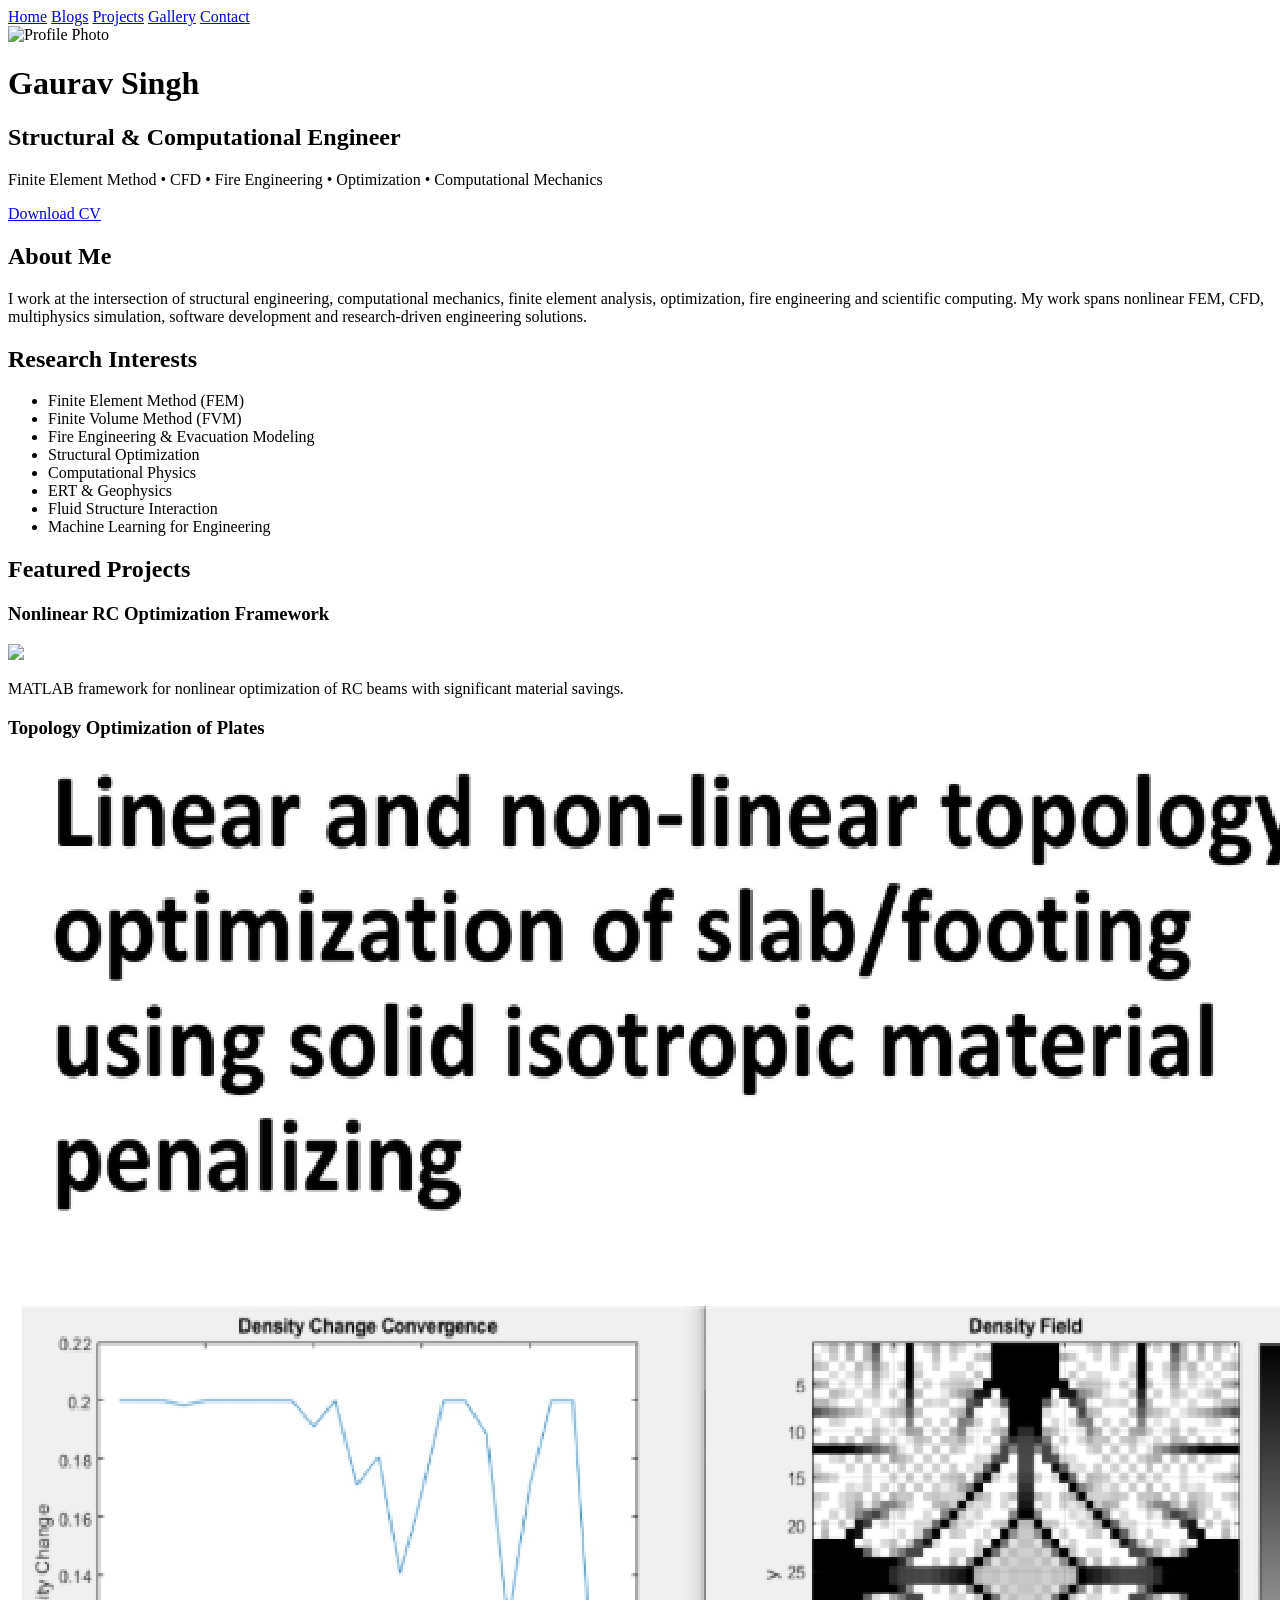
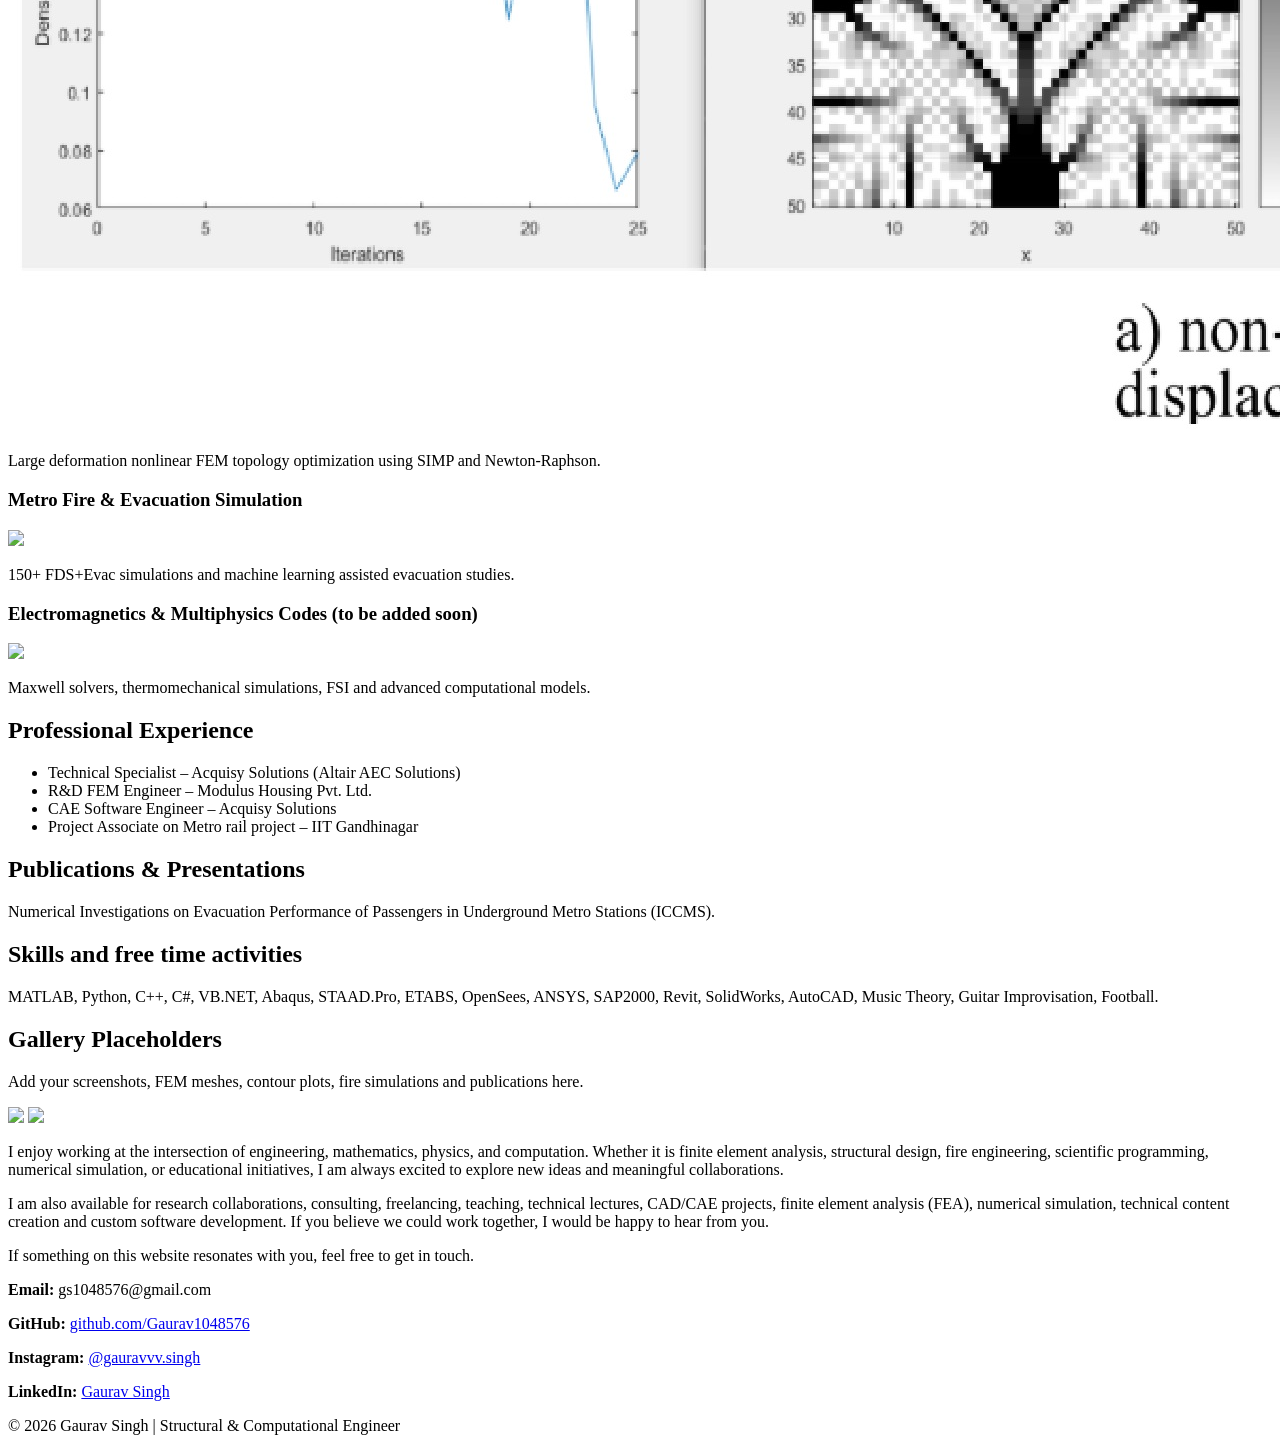
==== index.html @ 904fd00d "Update index.html" ====
<!DOCTYPE html>
<html lang="en">
<head>
<meta charset="UTF-8">
<meta name="viewport" content="width=device-width, initial-scale=1.0">
<title>Gaurav Singh | Structural & Computational Engineer</title>
<link rel="stylesheet" href="style.css">
</head>
<body>
<nav class="navbar">
    <a href="index.html">Home</a>
    <a href="blogs.html">Blogs</a>
    <a href="#projects">Projects</a>
    <a href="#gallery">Gallery</a>
    <a href="#contact">Contact</a>
</nav>
<header class="hero">
  <div class="container">
    <div class="hero-content">
      <img src="images/profile.jpg" class="profile" alt="Profile Photo">
      <div>
        <h1>Gaurav Singh</h1>
        <h2>Structural & Computational Engineer</h2>
        <p>Finite Element Method • CFD • Fire Engineering • Optimization • Computational Mechanics</p>
        <a class="btn" href="documents/CV.pdf">Download CV</a>
      </div>
    </div>
  </div>
</header>

<section class="container">
<h2>About Me</h2>
<p>I work at the intersection of structural engineering, computational mechanics, finite element analysis, optimization, fire engineering and scientific computing. My work spans nonlinear FEM, CFD, multiphysics simulation, software development and research-driven engineering solutions.</p>
</section>

<section class="container">
<h2>Research Interests</h2>
<ul>
<li>Finite Element Method (FEM)</li>
<li>Finite Volume Method (FVM)</li>
<li>Fire Engineering & Evacuation Modeling</li>
<li>Structural Optimization</li>
<li>Computational Physics</li>
<li>ERT & Geophysics</li>
<li>Fluid Structure Interaction</li>
<li>Machine Learning for Engineering</li>
</ul>
</section>

<section class="container">
<h2>Featured Projects</h2>

<div class="card">
<h3>Nonlinear RC Optimization Framework</h3>
<img src="images/project1.jpg" class="projectimg">
<p>MATLAB framework for nonlinear optimization of RC beams with significant material savings.</p>
</div>

<div class="card">
<h3>Topology Optimization of Plates</h3>
<img src="images/project2.jpg" class="projectimg">
<p>Large deformation nonlinear FEM topology optimization using SIMP and Newton-Raphson.</p>
</div>

<div class="card">
<h3>Metro Fire & Evacuation Simulation</h3>
<img src="images/project3.jpg" class="projectimg">
<p>150+ FDS+Evac simulations and machine learning assisted evacuation studies.</p>
</div>

<div class="card">
<h3>Electromagnetics & Multiphysics Codes (to be added soon)</h3>
<img src="images/project4.jpg" class="projectimg">
<p>Maxwell solvers, thermomechanical simulations, FSI and advanced computational models.</p>
</div>
</section>

<section class="container">
<h2>Professional Experience</h2>
<ul>
<li>Technical Specialist – Acquisy Solutions (Altair AEC Solutions)</li>
<li>R&D FEM Engineer – Modulus Housing Pvt. Ltd.</li>
<li>CAE Software Engineer – Acquisy Solutions</li>
<li>Project Associate on Metro rail project – IIT Gandhinagar</li>
</ul>
</section>

<section class="container">
<h2>Publications & Presentations</h2>
<p>Numerical Investigations on Evacuation Performance of Passengers in Underground Metro Stations (ICCMS).</p>
</section>

<section class="container">
<h2>Skills and free time activities</h2>
<p>MATLAB, Python, C++, C#, VB.NET, Abaqus, STAAD.Pro, ETABS, OpenSees, ANSYS, SAP2000, Revit, SolidWorks, AutoCAD, Music Theory, Guitar Improvisation, Football.</p>
</section>

<section class="container">
<h2>Gallery Placeholders</h2>
<p>Add your screenshots, FEM meshes, contour plots, fire simulations and publications here.</p>
<img src="images/gallery1.jpg" class="projectimg">
<img src="images/gallery2.jpg" class="projectimg">
</section>

<footer>
<p>
I enjoy working at the intersection of engineering, mathematics,
physics, and computation. Whether it is finite element analysis,
structural design, fire engineering, scientific programming, numerical
simulation, or educational initiatives, I am always excited to explore
new ideas and meaningful collaborations.
</p>

<p>
I am also available for research collaborations, consulting, freelancing, 
teaching, technical lectures, CAD/CAE projects, finite element analysis (FEA),
numerical simulation, technical content creation and custom software development.
If you believe we could work together, I would be happy to hear from you.
</p>

<p>
If something on this website resonates with you, feel free to get in touch.
</p>    
    
<p><strong>Email:</strong> gs1048576@gmail.com</p>

<p>
<strong>GitHub:</strong>
<a href="https://github.com/Gaurav1048576" target="_blank">
github.com/Gaurav1048576
</a>
</p>

<p>
<strong>Instagram:</strong>
<a href="https://www.instagram.com/gauravvv.singh/" target="_blank">
@gauravvv.singh
</a>
</p>

<p>
<strong>LinkedIn:</strong>
<a href="https://www.linkedin.com/in/gaurav-singh-636ab4193/" target="_blank">
Gaurav Singh
</a>
</p>

<p class="copyright">
© 2026 Gaurav Singh | Structural & Computational Engineer
</p>
    
</footer>
</body>
</html>
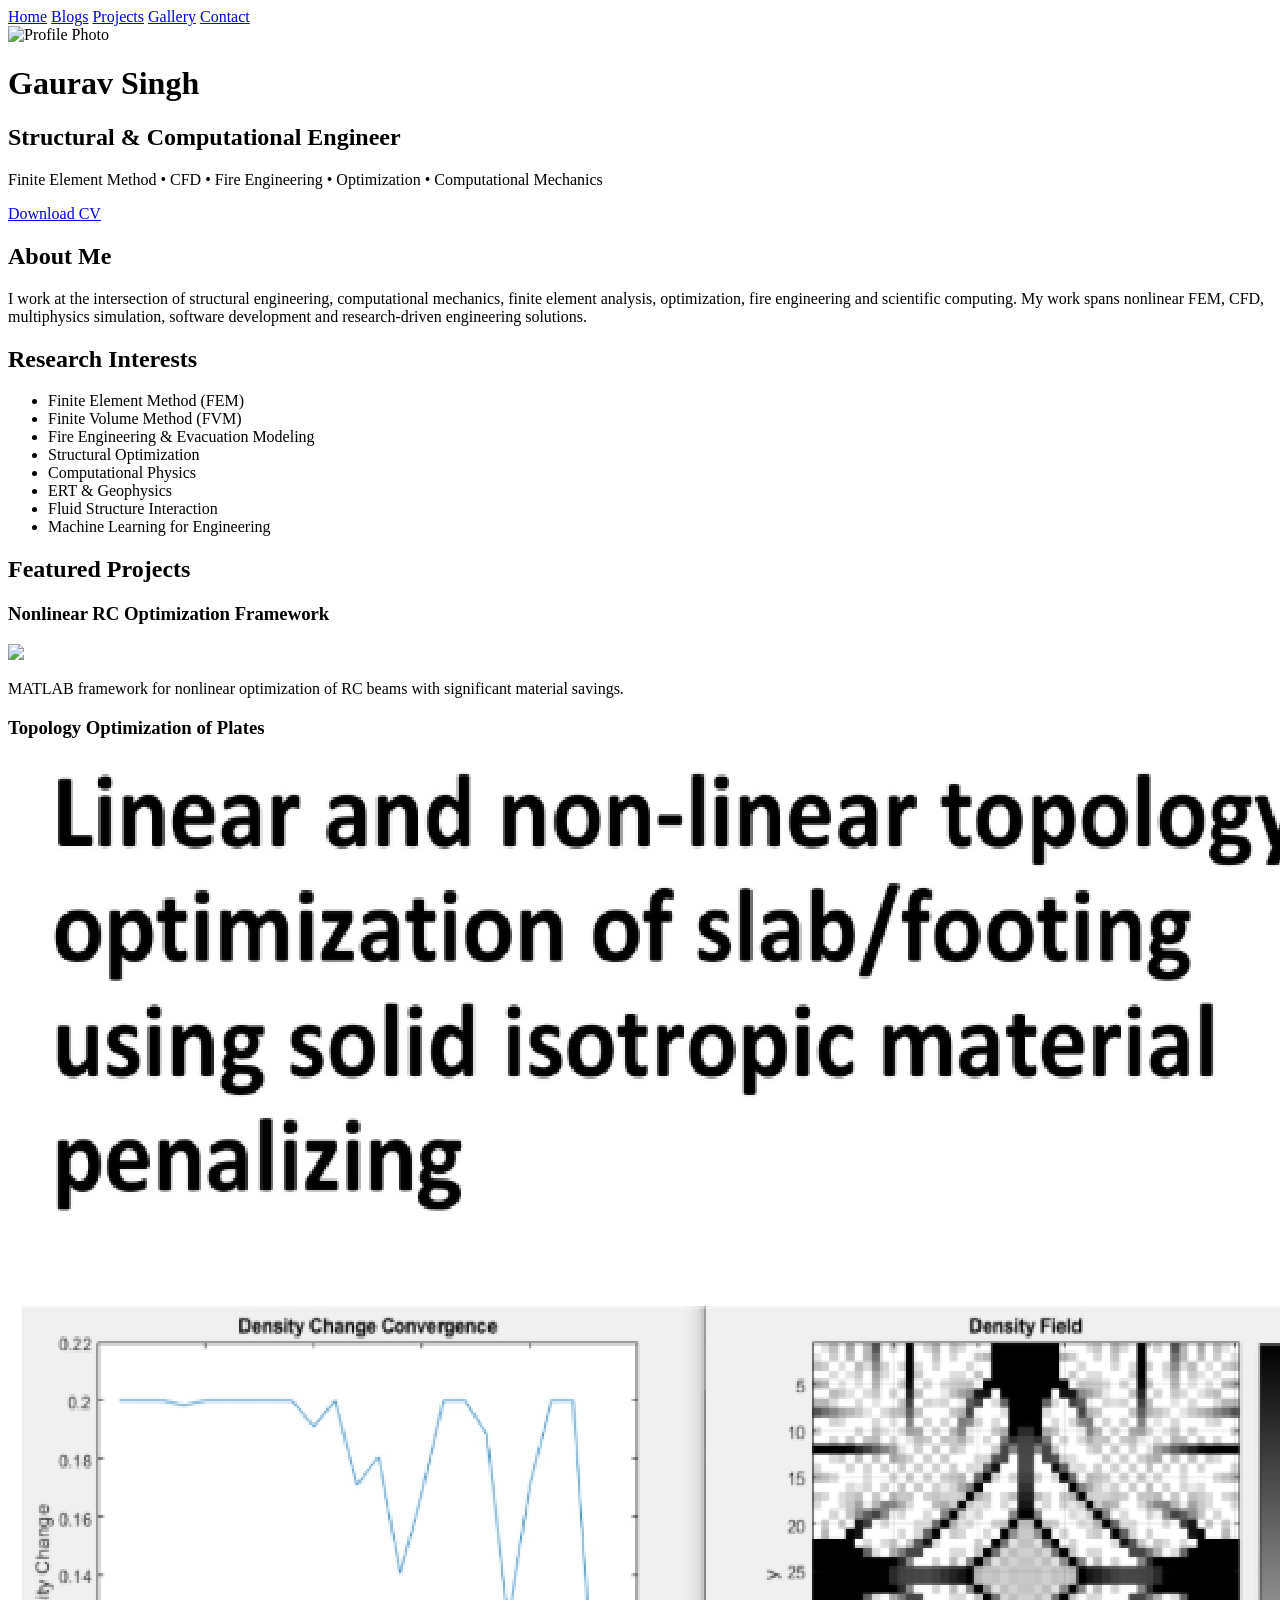
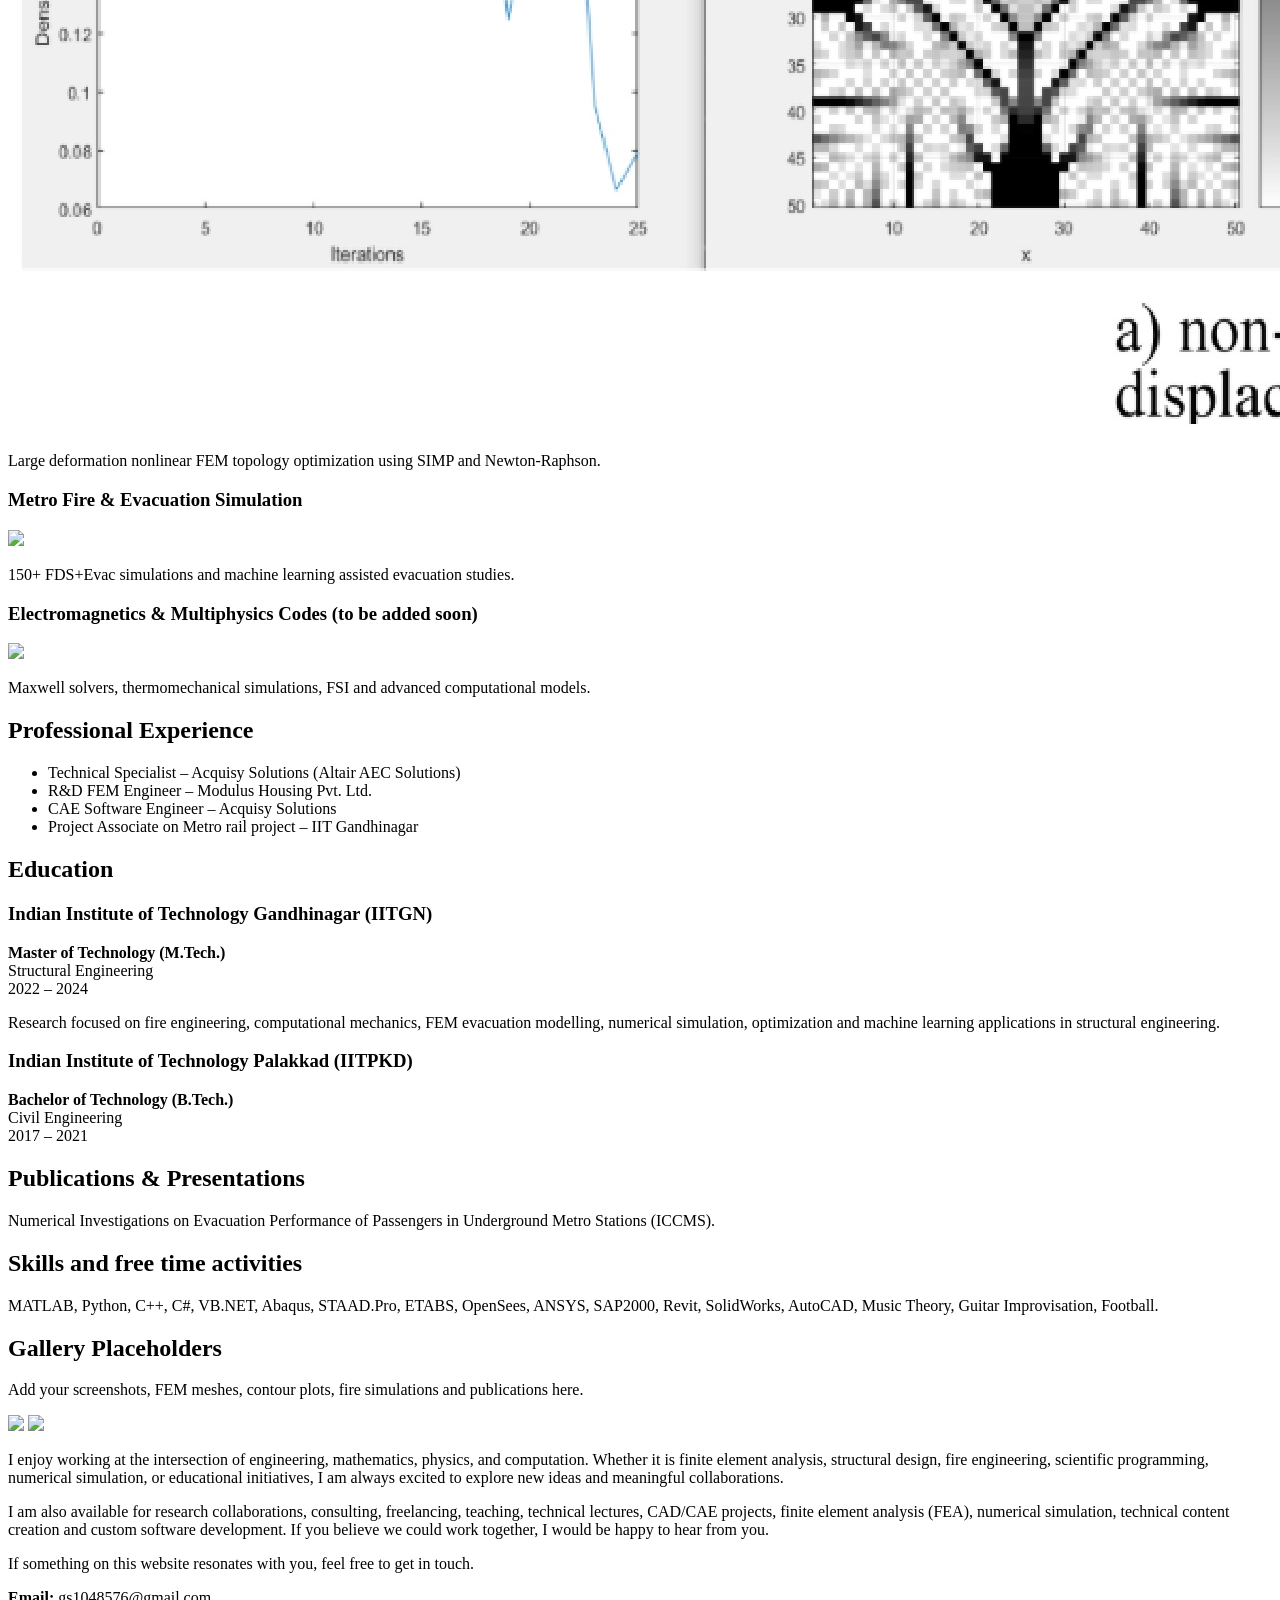
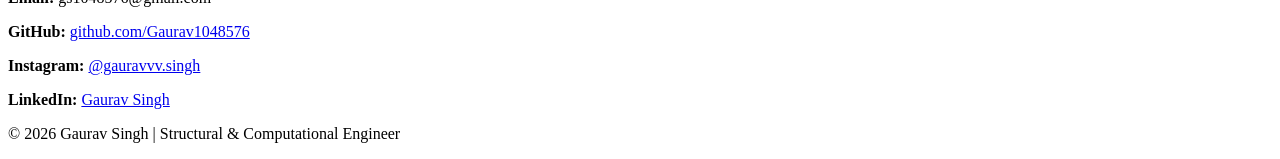
==== commit 295cbcff: "Update index.html" ====
--- a/index.html
+++ b/index.html
@@ -86,6 +86,44 @@
 </section>
 
 <section class="container">
+
+<h2>Education</h2>
+
+<div class="card">
+
+<h3>Indian Institute of Technology Gandhinagar (IITGN)</h3>
+
+<p>
+<strong>Master of Technology (M.Tech.)</strong><br>
+Structural Engineering<br>
+2022 – 2024
+</p>
+
+<p>
+Research focused on fire engineering, computational mechanics, FEM
+evacuation modelling, numerical simulation, optimization and machine learning
+applications in structural engineering.
+</p>
+
+</div>
+
+<div class="card">
+
+<h3>Indian Institute of Technology Palakkad (IITPKD)</h3>
+
+<p>
+<strong>Bachelor of Technology (B.Tech.)</strong><br>
+Civil Engineering<br>
+2017 – 2021
+</p>
+
+
+
+</div>
+
+</section>
+    
+<section class="container">
 <h2>Publications & Presentations</h2>
 <p>Numerical Investigations on Evacuation Performance of Passengers in Underground Metro Stations (ICCMS).</p>
 </section>
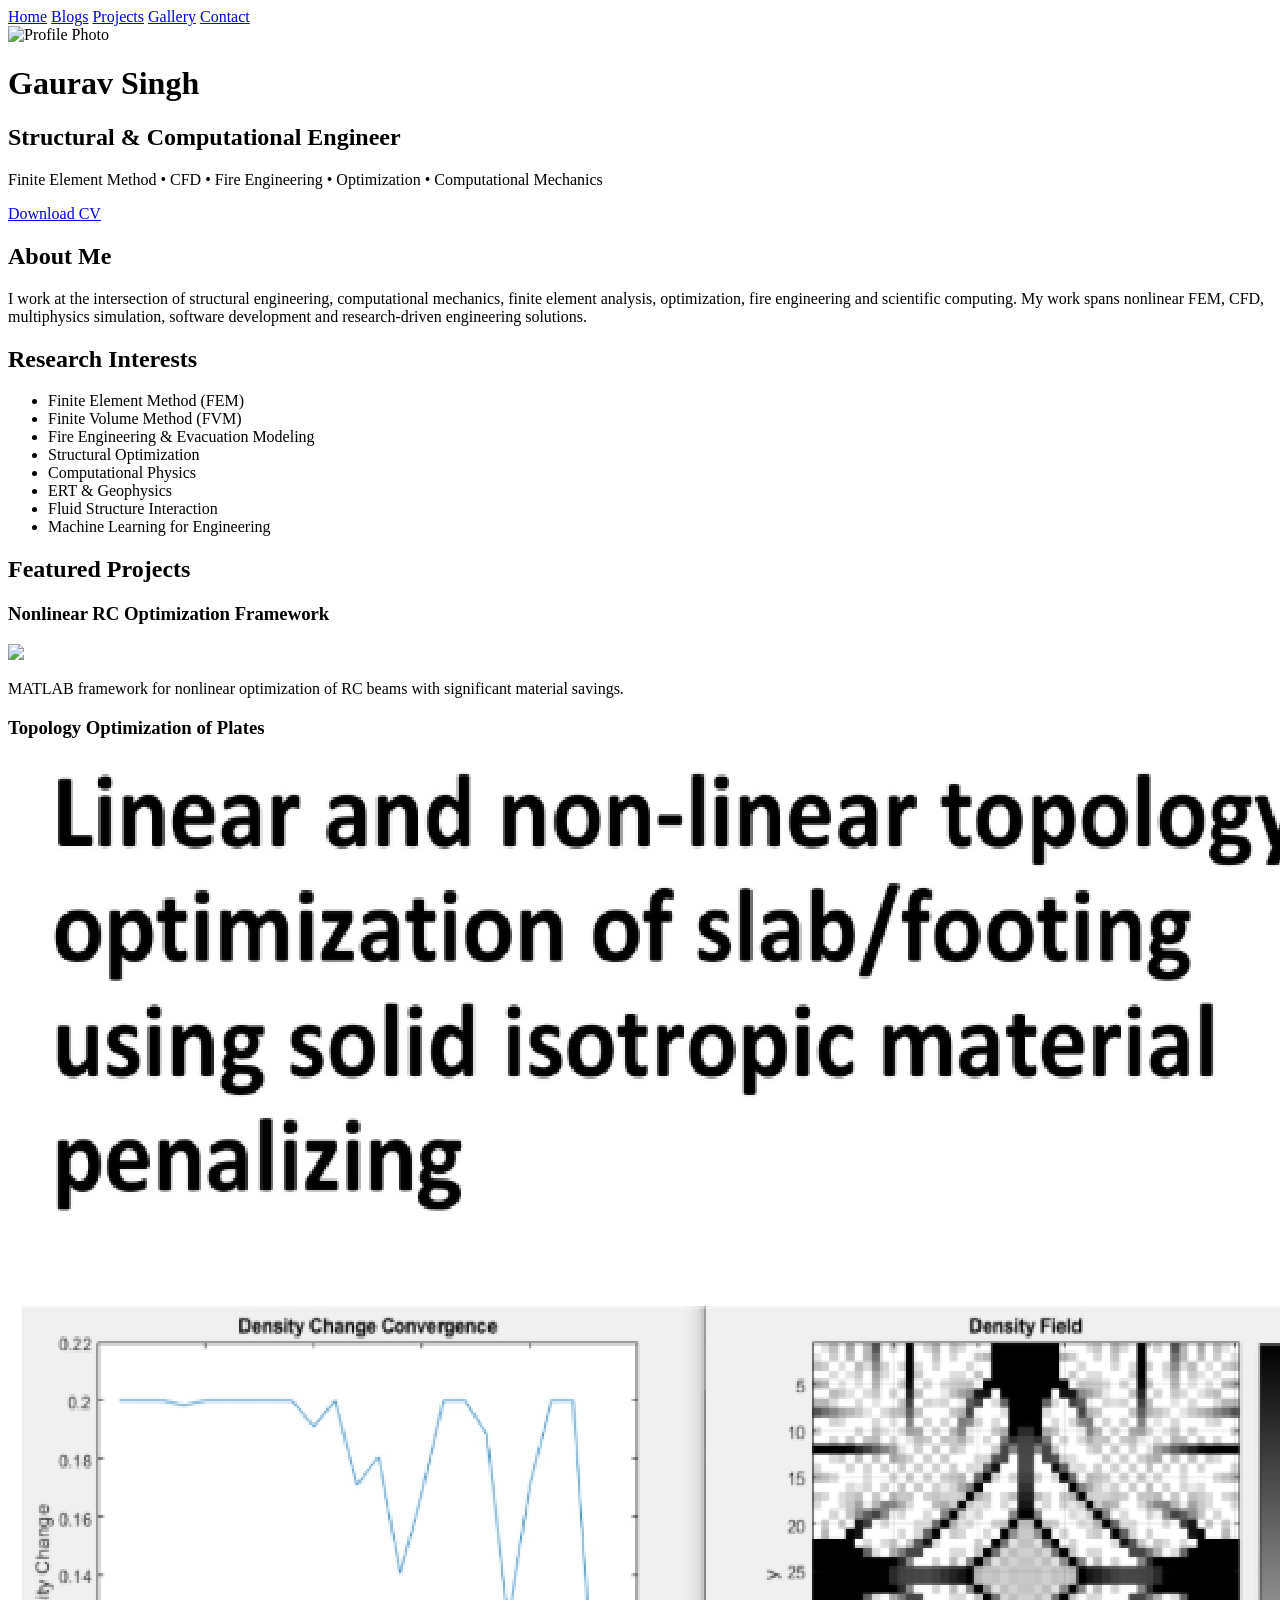
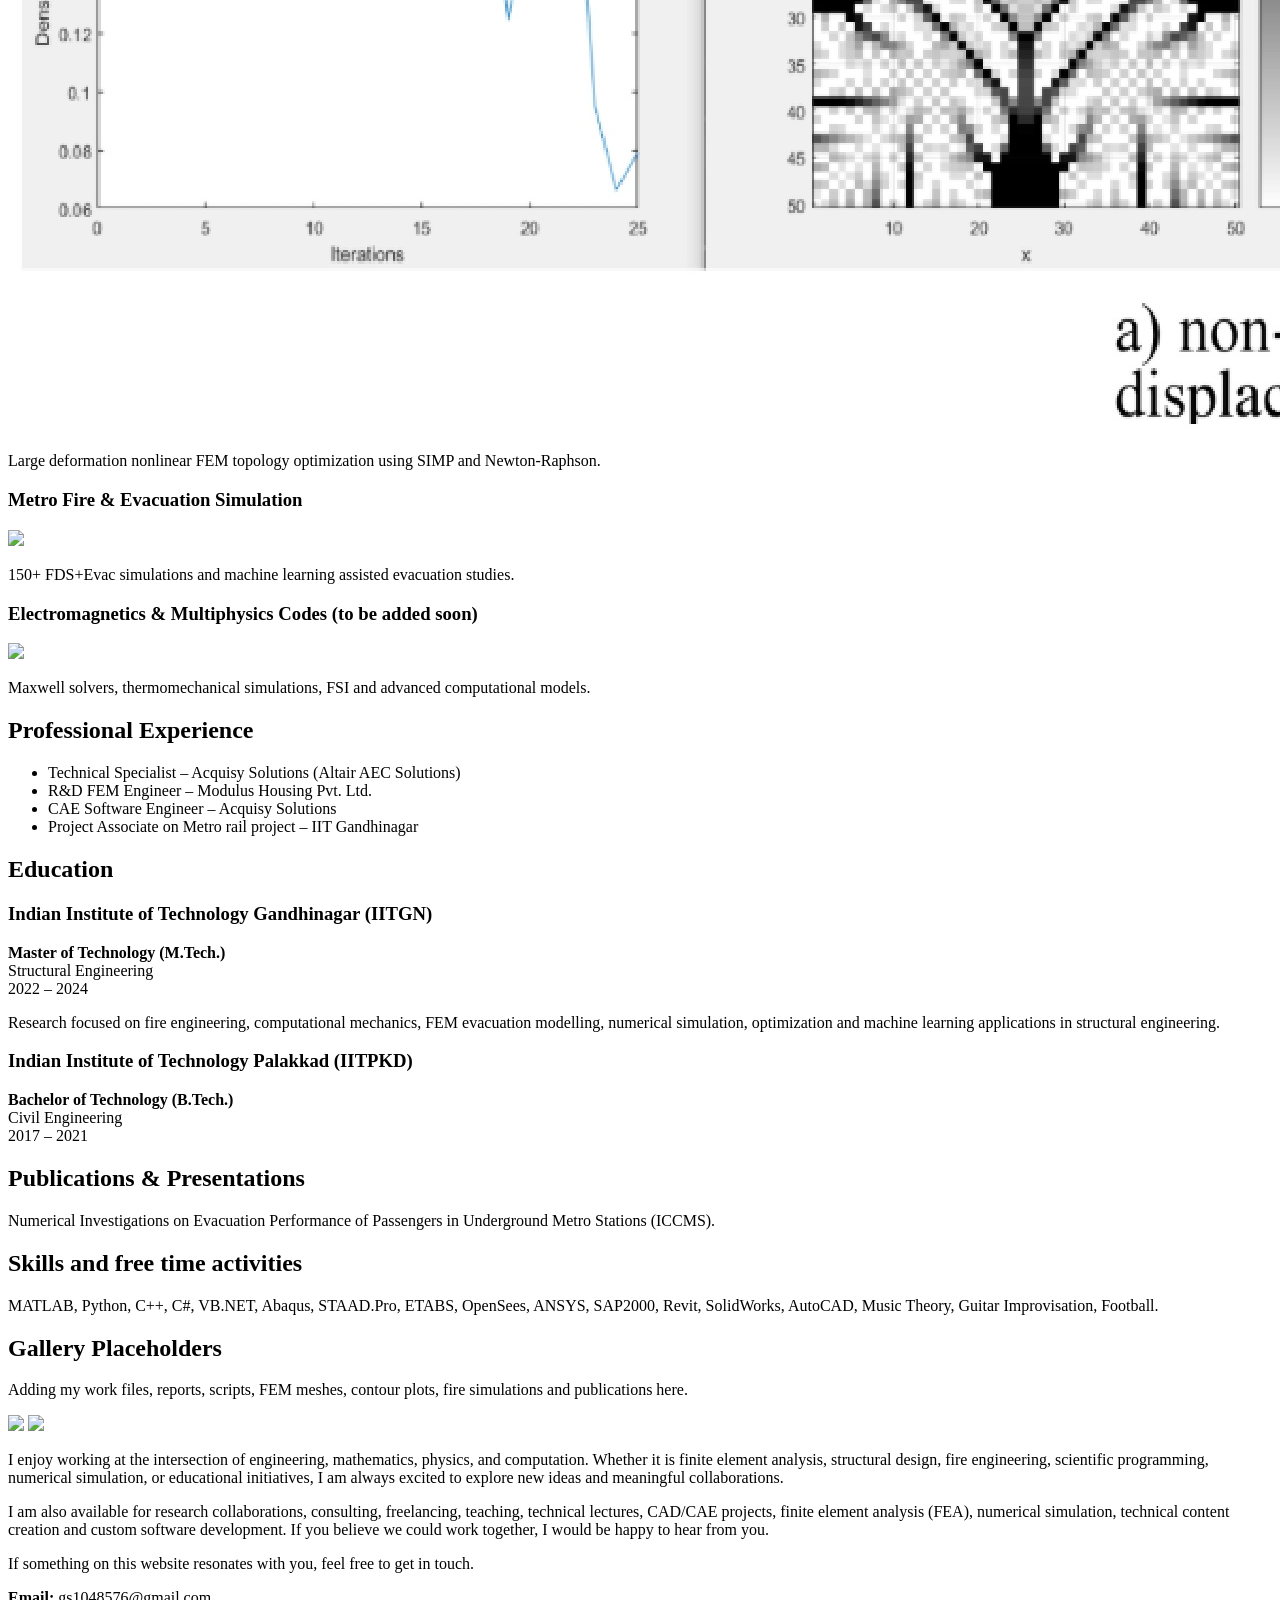
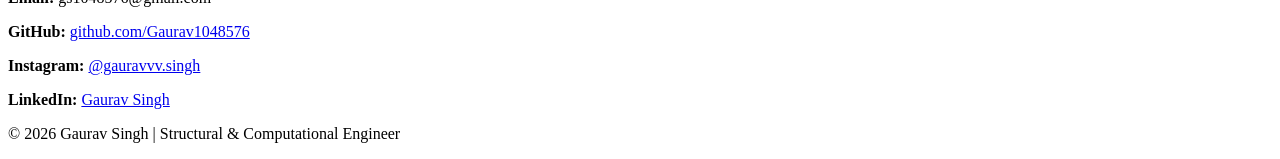
==== commit e7948409: "Update index.html" ====
--- a/index.html
+++ b/index.html
@@ -135,7 +135,7 @@
 
 <section class="container">
 <h2>Gallery Placeholders</h2>
-<p>Add your screenshots, FEM meshes, contour plots, fire simulations and publications here.</p>
+<p>Adding my work files, reports, scripts, FEM meshes, contour plots, fire simulations and publications here.</p>
 <img src="images/gallery1.jpg" class="projectimg">
 <img src="images/gallery2.jpg" class="projectimg">
 </section>
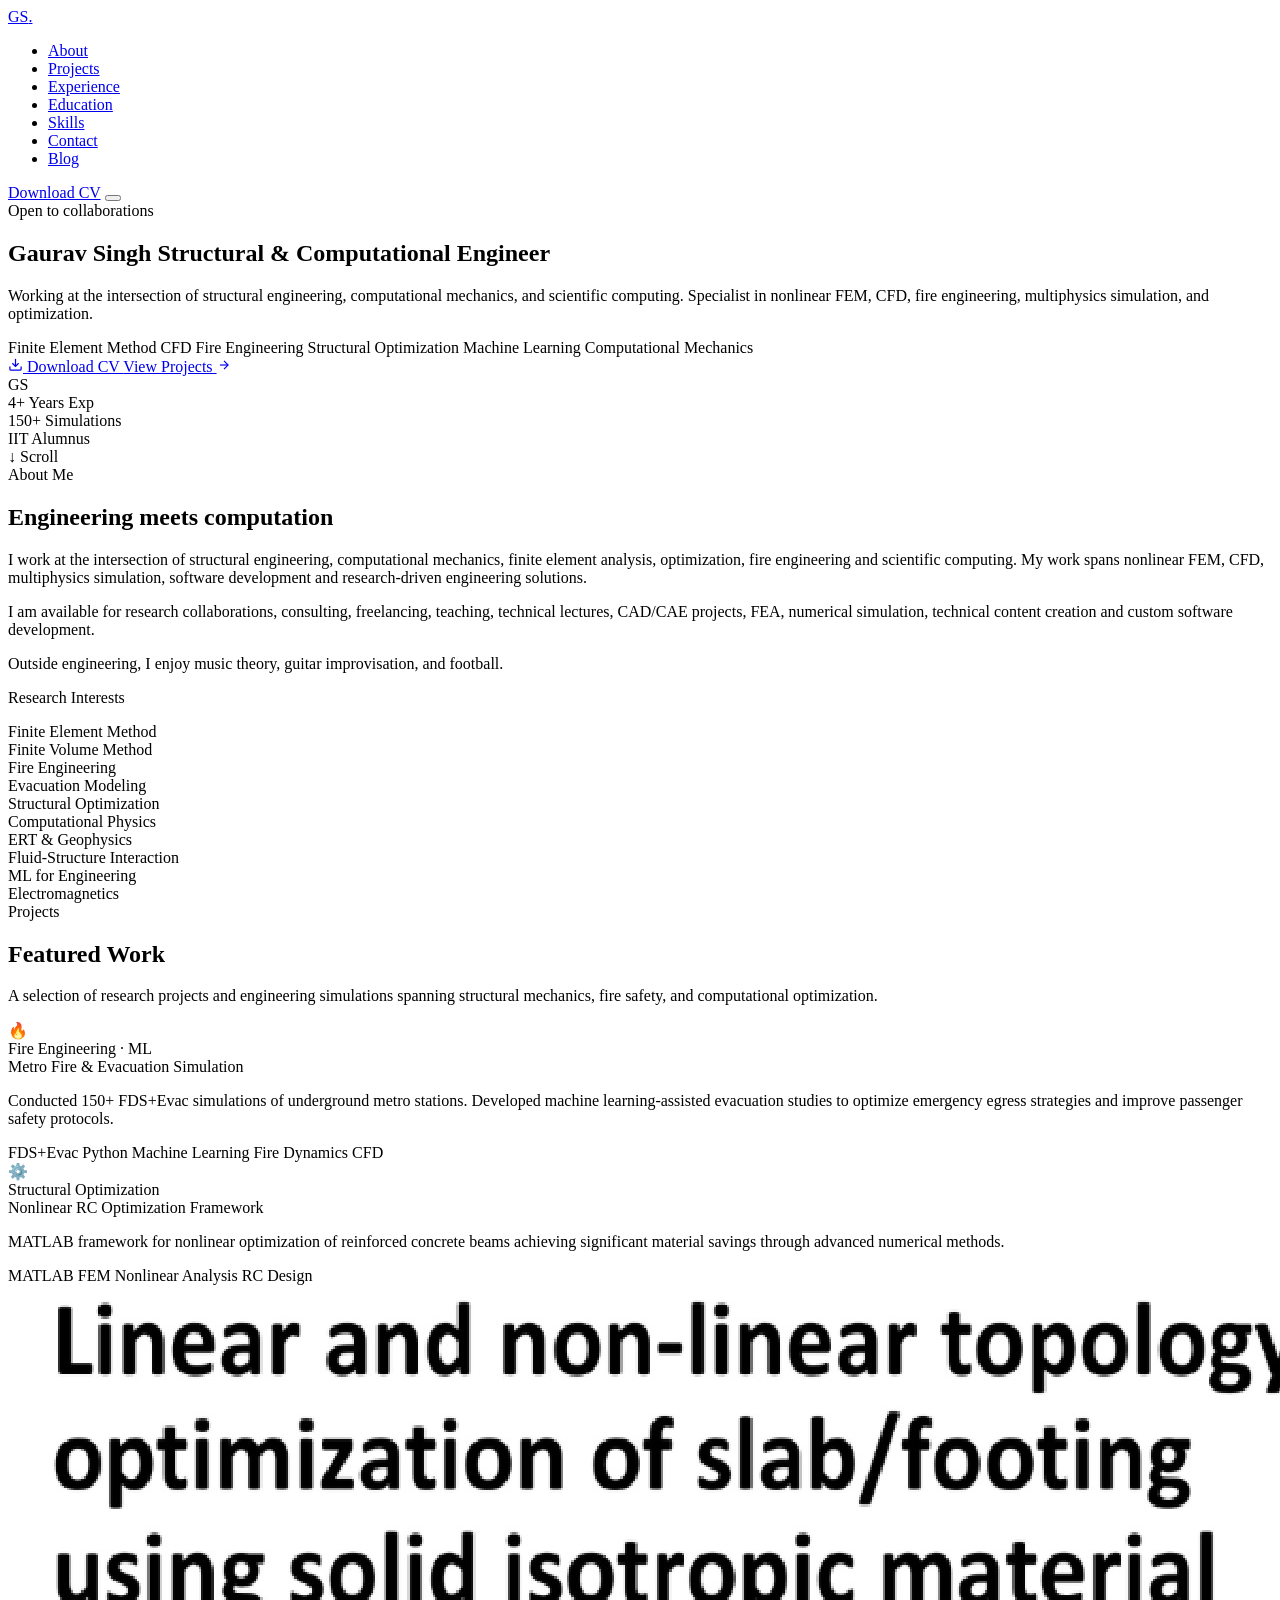
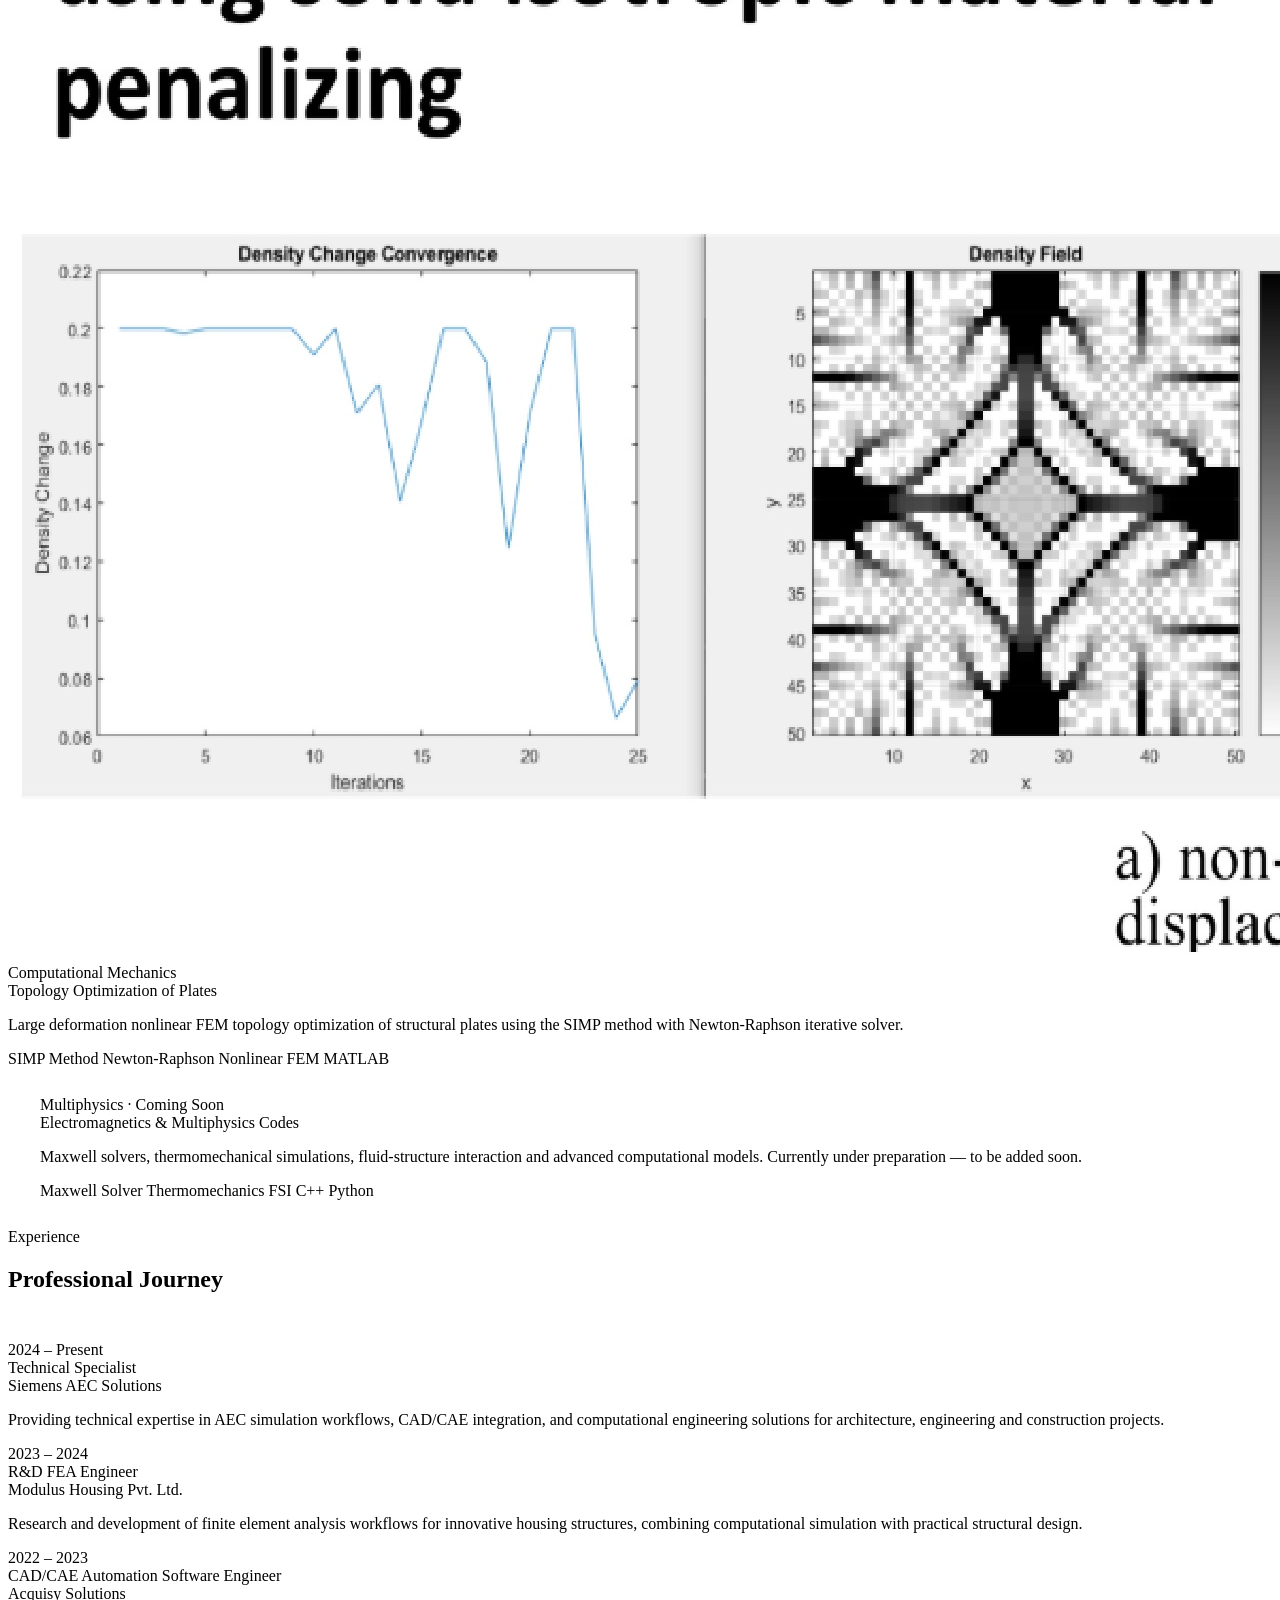
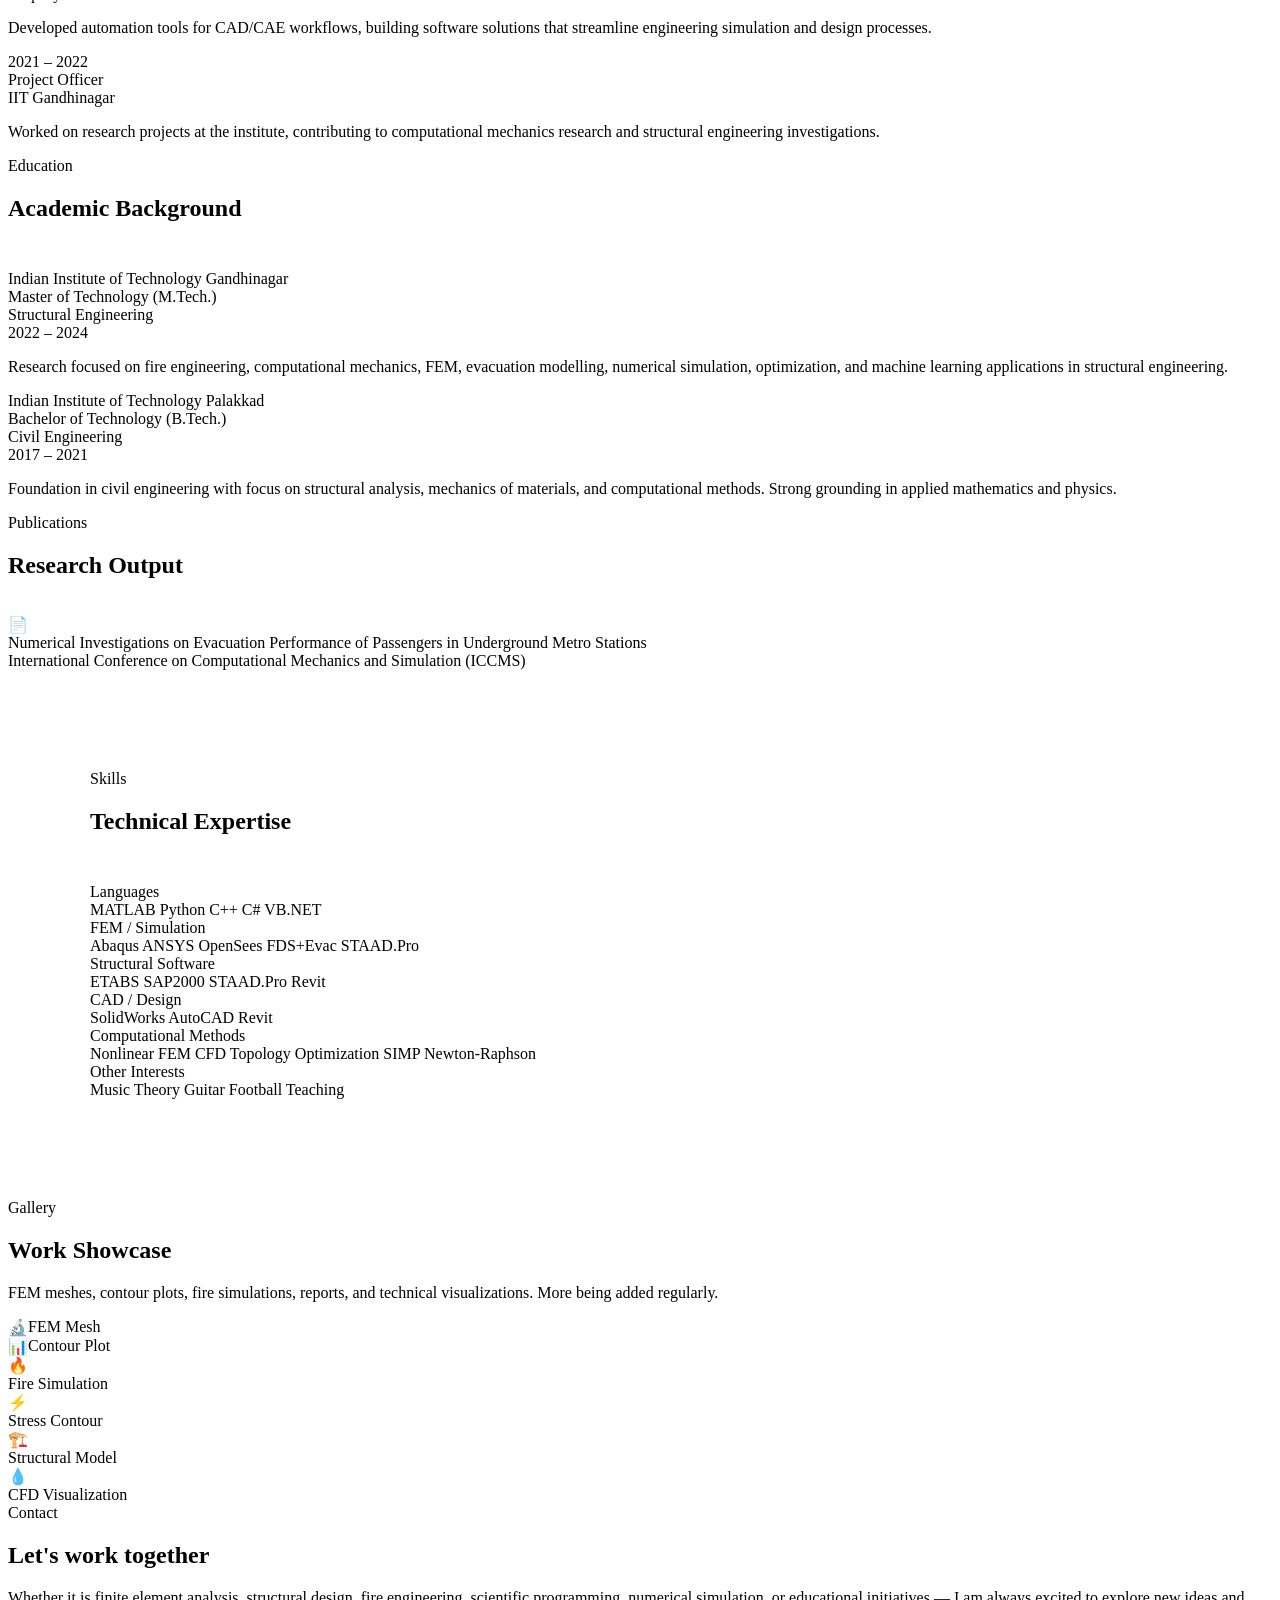
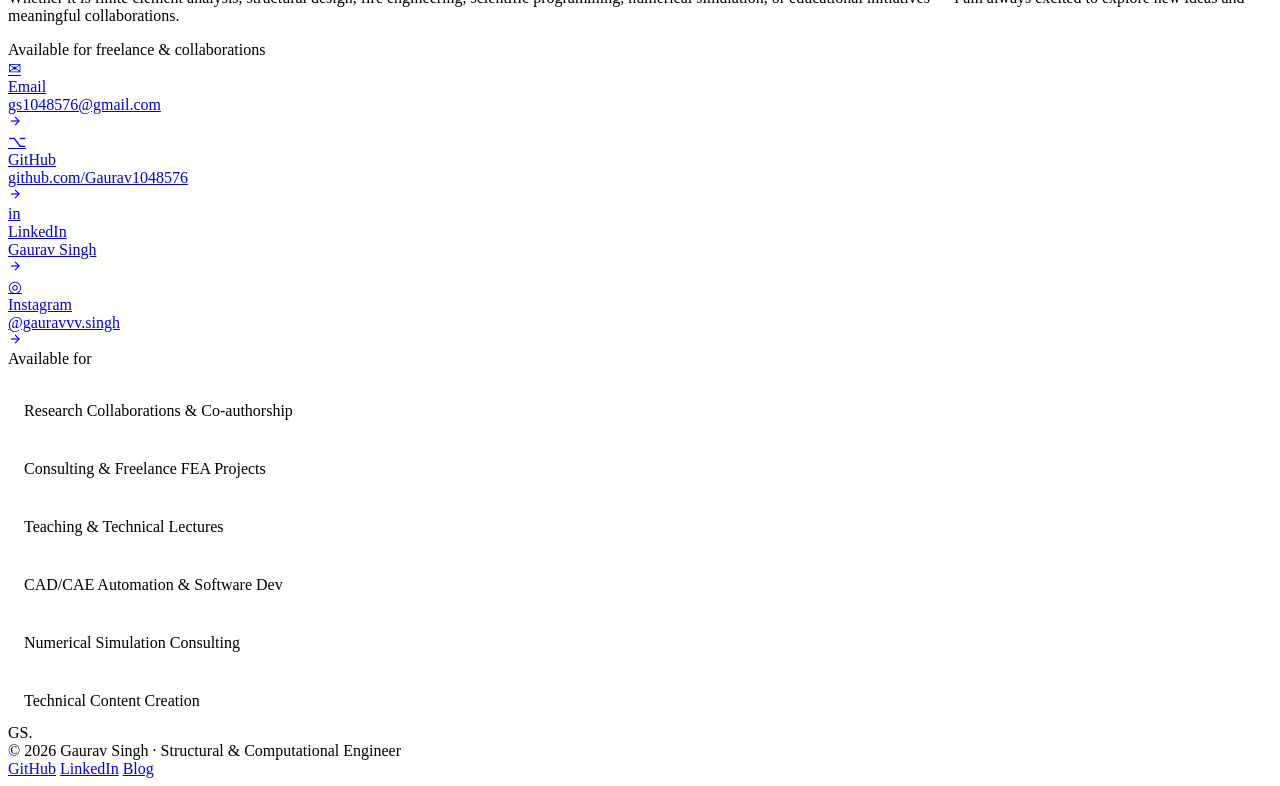
==== commit 77f1a2e2: "Update index.html" ====
--- a/index.html
+++ b/index.html
@@ -7,186 +7,589 @@
 <link rel="stylesheet" href="style.css">
 </head>
 <body>
-<nav class="navbar">
-    <a href="index.html">Home</a>
-    <a href="blogs.html">Blogs</a>
-    <a href="#projects">Projects</a>
-    <a href="#gallery">Gallery</a>
-    <a href="#contact">Contact</a>
+
+<!-- ===== NAVBAR ===== -->
+<nav class="navbar" id="navbar">
+  <a href="#home" class="navbar-logo">GS<span>.</span></a>
+  <ul class="navbar-links" id="nav-links">
+    <li><a href="#about">About</a></li>
+    <li><a href="#projects">Projects</a></li>
+    <li><a href="#experience">Experience</a></li>
+    <li><a href="#education">Education</a></li>
+    <li><a href="#skills">Skills</a></li>
+    <li><a href="#contact">Contact</a></li>
+    <li><a href="blogs.html">Blog</a></li>
+  </ul>
+  <a href="documents/CV.pdf" class="navbar-cta">Download CV</a>
+  <button class="hamburger" id="hamburger" aria-label="Menu">
+    <span></span><span></span><span></span>
+  </button>
 </nav>
-<header class="hero">
-  <div class="container">
-    <div class="hero-content">
-      <img src="images/profile.jpg" class="profile" alt="Profile Photo">
-      <div>
-        <h1>Gaurav Singh</h1>
-        <h2>Structural & Computational Engineer</h2>
-        <p>Finite Element Method • CFD • Fire Engineering • Optimization • Computational Mechanics</p>
-        <a class="btn" href="documents/CV.pdf">Download CV</a>
-      </div>
-    </div>
-  </div>
-</header>
-
-<section class="container">
-<h2>About Me</h2>
-<p>I work at the intersection of structural engineering, computational mechanics, finite element analysis, optimization, fire engineering and scientific computing. My work spans nonlinear FEM, CFD, multiphysics simulation, software development and research-driven engineering solutions.</p>
-</section>
-
-<section class="container">
-<h2>Research Interests</h2>
-<ul>
-<li>Finite Element Method (FEM)</li>
-<li>Finite Volume Method (FVM)</li>
-<li>Fire Engineering & Evacuation Modeling</li>
-<li>Structural Optimization</li>
-<li>Computational Physics</li>
-<li>ERT & Geophysics</li>
-<li>Fluid Structure Interaction</li>
-<li>Machine Learning for Engineering</li>
-</ul>
-</section>
-
-<section class="container">
-<h2>Featured Projects</h2>
-
-<div class="card">
-<h3>Nonlinear RC Optimization Framework</h3>
-<img src="images/project1.jpg" class="projectimg">
-<p>MATLAB framework for nonlinear optimization of RC beams with significant material savings.</p>
-</div>
-
-<div class="card">
-<h3>Topology Optimization of Plates</h3>
-<img src="images/project2.jpg" class="projectimg">
-<p>Large deformation nonlinear FEM topology optimization using SIMP and Newton-Raphson.</p>
-</div>
-
-<div class="card">
-<h3>Metro Fire & Evacuation Simulation</h3>
-<img src="images/project3.jpg" class="projectimg">
-<p>150+ FDS+Evac simulations and machine learning assisted evacuation studies.</p>
-</div>
-
-<div class="card">
-<h3>Electromagnetics & Multiphysics Codes (to be added soon)</h3>
-<img src="images/project4.jpg" class="projectimg">
-<p>Maxwell solvers, thermomechanical simulations, FSI and advanced computational models.</p>
-</div>
-</section>
-
-<section class="container">
-<h2>Professional Experience</h2>
-<ul>
-<li>Technical Specialist – Acquisy Solutions (Altair AEC Solutions)</li>
-<li>R&D FEM Engineer – Modulus Housing Pvt. Ltd.</li>
-<li>CAE Software Engineer – Acquisy Solutions</li>
-<li>Project Associate on Metro rail project – IIT Gandhinagar</li>
-</ul>
-</section>
-
-<section class="container">
-
-<h2>Education</h2>
-
-<div class="card">
-
-<h3>Indian Institute of Technology Gandhinagar (IITGN)</h3>
-
-<p>
-<strong>Master of Technology (M.Tech.)</strong><br>
-Structural Engineering<br>
-2022 – 2024
-</p>
-
-<p>
-Research focused on fire engineering, computational mechanics, FEM
-evacuation modelling, numerical simulation, optimization and machine learning
-applications in structural engineering.
-</p>
-
-</div>
-
-<div class="card">
-
-<h3>Indian Institute of Technology Palakkad (IITPKD)</h3>
-
-<p>
-<strong>Bachelor of Technology (B.Tech.)</strong><br>
-Civil Engineering<br>
-2017 – 2021
-</p>
-
-
-
-</div>
-
-</section>
-    
-<section class="container">
-<h2>Publications & Presentations</h2>
-<p>Numerical Investigations on Evacuation Performance of Passengers in Underground Metro Stations (ICCMS).</p>
-</section>
-
-<section class="container">
-<h2>Skills and free time activities</h2>
-<p>MATLAB, Python, C++, C#, VB.NET, Abaqus, STAAD.Pro, ETABS, OpenSees, ANSYS, SAP2000, Revit, SolidWorks, AutoCAD, Music Theory, Guitar Improvisation, Football.</p>
-</section>
-
-<section class="container">
-<h2>Gallery Placeholders</h2>
-<p>Adding my work files, reports, scripts, FEM meshes, contour plots, fire simulations and publications here.</p>
-<img src="images/gallery1.jpg" class="projectimg">
-<img src="images/gallery2.jpg" class="projectimg">
-</section>
-
+
+<!-- ===== HERO ===== -->
+<section id="home">
+  <div class="hero-bg">
+    <div class="hero-orb hero-orb-1"></div>
+    <div class="hero-orb hero-orb-2"></div>
+    <div class="hero-grid-lines"></div>
+  </div>
+
+  <div class="hero-container">
+    <div class="hero-text">
+      <div class="hero-badge">
+        <div class="hero-badge-dot"></div>
+        Open to collaborations
+      </div>
+      <h1 class="hero-title">
+        Gaurav Singh
+        <span class="line2">Structural &amp; Computational Engineer</span>
+      </h1>
+      <p class="hero-desc">
+        Working at the intersection of structural engineering, computational mechanics, 
+        and scientific computing. Specialist in nonlinear FEM, CFD, fire engineering, 
+        multiphysics simulation, and optimization.
+      </p>
+      <div class="hero-tags">
+        <span class="tag">Finite Element Method</span>
+        <span class="tag">CFD</span>
+        <span class="tag">Fire Engineering</span>
+        <span class="tag">Structural Optimization</span>
+        <span class="tag">Machine Learning</span>
+        <span class="tag">Computational Mechanics</span>
+      </div>
+      <div class="hero-actions">
+        <a href="documents/CV.pdf" class="btn-primary">
+          <svg width="15" height="15" fill="none" stroke="currentColor" stroke-width="2" viewBox="0 0 24 24"><path d="M21 15v4a2 2 0 0 1-2 2H5a2 2 0 0 1-2-2v-4"/><polyline points="7 10 12 15 17 10"/><line x1="12" y1="15" x2="12" y2="3"/></svg>
+          Download CV
+        </a>
+        <a href="#projects" class="btn-outline">
+          View Projects
+          <svg width="14" height="14" fill="none" stroke="currentColor" stroke-width="2" viewBox="0 0 24 24"><line x1="5" y1="12" x2="19" y2="12"/><polyline points="12 5 19 12 12 19"/></svg>
+        </a>
+      </div>
+    </div>
+
+    <div class="hero-photo-wrap">
+      <div class="hero-photo-ring">
+        <div class="hero-photo-inner">
+          <img src="images/profile.jpg" alt="Gaurav Singh"
+               onerror="this.style.display='none'; this.nextElementSibling.style.display='flex';">
+          <div class="hero-photo-fallback" style="display:none;">GS</div>
+        </div>
+      </div>
+      <div class="hero-stats">
+        <div class="hero-stat">
+          <span class="hero-stat-num">4+</span>
+          <span class="hero-stat-label">Years Exp</span>
+        </div>
+        <div class="hero-stat">
+          <span class="hero-stat-num">150+</span>
+          <span class="hero-stat-label">Simulations</span>
+        </div>
+        <div class="hero-stat">
+          <span class="hero-stat-num">IIT</span>
+          <span class="hero-stat-label">Alumnus</span>
+        </div>
+      </div>
+    </div>
+  </div>
+
+  <div class="scroll-hint">
+    <span class="scroll-arrow">↓</span>
+    <span>Scroll</span>
+  </div>
+</section>
+
+<!-- ===== ABOUT ===== -->
+<section id="about">
+  <div class="about-inner">
+    <div class="about-text fade-up">
+      <div class="section-label">About Me</div>
+      <h2 class="section-title">Engineering meets computation</h2>
+      <p>
+        I work at the intersection of structural engineering, computational mechanics, 
+        finite element analysis, optimization, fire engineering and scientific computing. 
+        My work spans nonlinear FEM, CFD, multiphysics simulation, software development 
+        and research-driven engineering solutions.
+      </p>
+      <p>
+        I am available for research collaborations, consulting, freelancing, teaching, 
+        technical lectures, CAD/CAE projects, FEA, numerical simulation, technical 
+        content creation and custom software development.
+      </p>
+      <p>
+        Outside engineering, I enjoy music theory, guitar improvisation, and football.
+      </p>
+    </div>
+
+    <div class="fade-up">
+      <div class="section-label" style="margin-bottom:16px">Research Interests</div>
+      <div class="interests-grid">
+        <div class="interest-item"><div class="interest-dot"></div>Finite Element Method</div>
+        <div class="interest-item"><div class="interest-dot"></div>Finite Volume Method</div>
+        <div class="interest-item"><div class="interest-dot"></div>Fire Engineering</div>
+        <div class="interest-item"><div class="interest-dot"></div>Evacuation Modeling</div>
+        <div class="interest-item"><div class="interest-dot"></div>Structural Optimization</div>
+        <div class="interest-item"><div class="interest-dot"></div>Computational Physics</div>
+        <div class="interest-item"><div class="interest-dot"></div>ERT & Geophysics</div>
+        <div class="interest-item"><div class="interest-dot"></div>Fluid-Structure Interaction</div>
+        <div class="interest-item"><div class="interest-dot"></div>ML for Engineering</div>
+        <div class="interest-item"><div class="interest-dot"></div>Electromagnetics</div>
+      </div>
+    </div>
+  </div>
+</section>
+
+<!-- ===== PROJECTS ===== -->
+<section id="projects" class="section">
+  <div class="section-label fade-up">Projects</div>
+  <h2 class="section-title fade-up">Featured Work</h2>
+  <p class="section-sub fade-up">A selection of research projects and engineering simulations spanning structural mechanics, fire safety, and computational optimization.</p>
+
+  <div class="projects-grid">
+
+    <div class="project-card featured fade-up">
+      <div class="project-img">
+        <img src="images/project3.jpg" alt="Metro Fire Simulation"
+             onerror="this.style.display='none'; this.nextElementSibling.style.display='flex';">
+        <div class="project-img-placeholder" style="display:none;">🔥</div>
+      </div>
+      <div class="project-body">
+        <span class="project-tag">Fire Engineering · ML</span>
+        <div class="project-title">Metro Fire & Evacuation Simulation</div>
+        <p class="project-desc">
+          Conducted 150+ FDS+Evac simulations of underground metro stations. Developed 
+          machine learning-assisted evacuation studies to optimize emergency egress 
+          strategies and improve passenger safety protocols.
+        </p>
+        <div class="project-chips">
+          <span class="chip">FDS+Evac</span>
+          <span class="chip">Python</span>
+          <span class="chip">Machine Learning</span>
+          <span class="chip">Fire Dynamics</span>
+          <span class="chip">CFD</span>
+        </div>
+      </div>
+    </div>
+
+    <div class="project-card fade-up">
+      <div class="project-img">
+        <img src="images/project1.jpg" alt="RC Optimization"
+             onerror="this.style.display='none'; this.nextElementSibling.style.display='flex';">
+        <div class="project-img-placeholder" style="display:none;">⚙️</div>
+      </div>
+      <div class="project-body">
+        <span class="project-tag">Structural Optimization</span>
+        <div class="project-title">Nonlinear RC Optimization Framework</div>
+        <p class="project-desc">
+          MATLAB framework for nonlinear optimization of reinforced concrete beams 
+          achieving significant material savings through advanced numerical methods.
+        </p>
+        <div class="project-chips">
+          <span class="chip">MATLAB</span>
+          <span class="chip">FEM</span>
+          <span class="chip">Nonlinear Analysis</span>
+          <span class="chip">RC Design</span>
+        </div>
+      </div>
+    </div>
+
+    <div class="project-card fade-up">
+      <div class="project-img">
+        <img src="images/project2.jpg" alt="Topology Optimization"
+             onerror="this.style.display='none'; this.nextElementSibling.style.display='flex';">
+        <div class="project-img-placeholder" style="display:none;">🔲</div>
+      </div>
+      <div class="project-body">
+        <span class="project-tag">Computational Mechanics</span>
+        <div class="project-title">Topology Optimization of Plates</div>
+        <p class="project-desc">
+          Large deformation nonlinear FEM topology optimization of structural plates 
+          using the SIMP method with Newton-Raphson iterative solver.
+        </p>
+        <div class="project-chips">
+          <span class="chip">SIMP Method</span>
+          <span class="chip">Newton-Raphson</span>
+          <span class="chip">Nonlinear FEM</span>
+          <span class="chip">MATLAB</span>
+        </div>
+      </div>
+    </div>
+
+    <div class="project-card fade-up" style="grid-column: 1 / -1;">
+      <div class="project-body" style="padding: 28px 32px;">
+        <span class="project-tag">Multiphysics · Coming Soon</span>
+        <div class="project-title">Electromagnetics & Multiphysics Codes</div>
+        <p class="project-desc">
+          Maxwell solvers, thermomechanical simulations, fluid-structure interaction 
+          and advanced computational models. Currently under preparation — to be added soon.
+        </p>
+        <div class="project-chips">
+          <span class="chip">Maxwell Solver</span>
+          <span class="chip">Thermomechanics</span>
+          <span class="chip">FSI</span>
+          <span class="chip">C++</span>
+          <span class="chip">Python</span>
+        </div>
+      </div>
+    </div>
+
+  </div>
+</section>
+
+<!-- ===== EXPERIENCE ===== -->
+<section id="experience">
+  <div class="exp-inner">
+    <div class="section-label fade-up">Experience</div>
+    <h2 class="section-title fade-up">Professional Journey</h2>
+
+    <div class="timeline" style="margin-top: 48px;">
+
+      <div class="tl-item fade-up">
+        <div class="tl-dot"></div>
+        <div class="tl-date">2024 – Present</div>
+        <div class="tl-role">Technical Specialist</div>
+        <div class="tl-org">Siemens AEC Solutions</div>
+        <p class="tl-desc">Providing technical expertise in AEC simulation workflows, CAD/CAE integration, and computational engineering solutions for architecture, engineering and construction projects.</p>
+      </div>
+
+      <div class="tl-item fade-up">
+        <div class="tl-dot"></div>
+        <div class="tl-date">2023 – 2024</div>
+        <div class="tl-role">R&D FEA Engineer</div>
+        <div class="tl-org">Modulus Housing Pvt. Ltd.</div>
+        <p class="tl-desc">Research and development of finite element analysis workflows for innovative housing structures, combining computational simulation with practical structural design.</p>
+      </div>
+
+      <div class="tl-item fade-up">
+        <div class="tl-dot"></div>
+        <div class="tl-date">2022 – 2023</div>
+        <div class="tl-role">CAD/CAE Automation Software Engineer</div>
+        <div class="tl-org">Acquisy Solutions</div>
+        <p class="tl-desc">Developed automation tools for CAD/CAE workflows, building software solutions that streamline engineering simulation and design processes.</p>
+      </div>
+
+      <div class="tl-item fade-up">
+        <div class="tl-dot"></div>
+        <div class="tl-date">2021 – 2022</div>
+        <div class="tl-role">Project Officer</div>
+        <div class="tl-org">IIT Gandhinagar</div>
+        <p class="tl-desc">Worked on research projects at the institute, contributing to computational mechanics research and structural engineering investigations.</p>
+      </div>
+
+    </div>
+  </div>
+</section>
+
+<!-- ===== EDUCATION ===== -->
+<section id="education" class="section">
+  <div class="section-label fade-up">Education</div>
+  <h2 class="section-title fade-up">Academic Background</h2>
+
+  <div class="edu-grid" style="margin-top: 48px;">
+
+    <div class="edu-card fade-up">
+      <div class="edu-inst">Indian Institute of Technology Gandhinagar</div>
+      <div class="edu-degree">Master of Technology (M.Tech.)</div>
+      <div class="edu-field">Structural Engineering</div>
+      <div class="edu-year">2022 – 2024</div>
+      <p class="edu-desc">Research focused on fire engineering, computational mechanics, FEM, evacuation modelling, numerical simulation, optimization, and machine learning applications in structural engineering.</p>
+    </div>
+
+    <div class="edu-card fade-up">
+      <div class="edu-inst">Indian Institute of Technology Palakkad</div>
+      <div class="edu-degree">Bachelor of Technology (B.Tech.)</div>
+      <div class="edu-field">Civil Engineering</div>
+      <div class="edu-year">2017 – 2021</div>
+      <p class="edu-desc">Foundation in civil engineering with focus on structural analysis, mechanics of materials, and computational methods. Strong grounding in applied mathematics and physics.</p>
+    </div>
+
+  </div>
+</section>
+
+<!-- ===== PUBLICATIONS ===== -->
+<section class="section" style="padding-top: 0;">
+  <div class="section-label fade-up">Publications</div>
+  <h2 class="section-title fade-up">Research Output</h2>
+
+  <div class="pub-card fade-up" style="margin-top: 36px;">
+    <div class="pub-icon">📄</div>
+    <div>
+      <div class="pub-title">Numerical Investigations on Evacuation Performance of Passengers in Underground Metro Stations</div>
+      <div class="pub-venue">International Conference on Computational Mechanics and Simulation (ICCMS)</div>
+    </div>
+  </div>
+</section>
+
+<!-- ===== SKILLS ===== -->
+<section id="skills" class="section" style="background: var(--bg2); padding-top: 100px; padding-bottom: 100px; max-width: none;">
+  <div style="max-width: 1100px; margin: 0 auto;">
+    <div class="section-label fade-up">Skills</div>
+    <h2 class="section-title fade-up">Technical Expertise</h2>
+
+    <div class="skills-categories" style="margin-top: 48px;">
+
+      <div class="skill-cat fade-up">
+        <div class="skill-cat-title">Languages</div>
+        <div class="skill-tags">
+          <span class="skill-tag">MATLAB</span>
+          <span class="skill-tag">Python</span>
+          <span class="skill-tag">C++</span>
+          <span class="skill-tag">C#</span>
+          <span class="skill-tag">VB.NET</span>
+        </div>
+      </div>
+
+      <div class="skill-cat fade-up">
+        <div class="skill-cat-title">FEM / Simulation</div>
+        <div class="skill-tags">
+          <span class="skill-tag">Abaqus</span>
+          <span class="skill-tag">ANSYS</span>
+          <span class="skill-tag">OpenSees</span>
+          <span class="skill-tag">FDS+Evac</span>
+          <span class="skill-tag">STAAD.Pro</span>
+        </div>
+      </div>
+
+      <div class="skill-cat fade-up">
+        <div class="skill-cat-title">Structural Software</div>
+        <div class="skill-tags">
+          <span class="skill-tag">ETABS</span>
+          <span class="skill-tag">SAP2000</span>
+          <span class="skill-tag">STAAD.Pro</span>
+          <span class="skill-tag">Revit</span>
+        </div>
+      </div>
+
+      <div class="skill-cat fade-up">
+        <div class="skill-cat-title">CAD / Design</div>
+        <div class="skill-tags">
+          <span class="skill-tag">SolidWorks</span>
+          <span class="skill-tag">AutoCAD</span>
+          <span class="skill-tag">Revit</span>
+        </div>
+      </div>
+
+      <div class="skill-cat fade-up">
+        <div class="skill-cat-title">Computational Methods</div>
+        <div class="skill-tags">
+          <span class="skill-tag">Nonlinear FEM</span>
+          <span class="skill-tag">CFD</span>
+          <span class="skill-tag">Topology Optimization</span>
+          <span class="skill-tag">SIMP</span>
+          <span class="skill-tag">Newton-Raphson</span>
+        </div>
+      </div>
+
+      <div class="skill-cat fade-up">
+        <div class="skill-cat-title">Other Interests</div>
+        <div class="skill-tags">
+          <span class="skill-tag">Music Theory</span>
+          <span class="skill-tag">Guitar</span>
+          <span class="skill-tag">Football</span>
+          <span class="skill-tag">Teaching</span>
+        </div>
+      </div>
+
+    </div>
+  </div>
+</section>
+
+<!-- ===== GALLERY ===== -->
+<section id="gallery" class="section">
+  <div class="section-label fade-up">Gallery</div>
+  <h2 class="section-title fade-up">Work Showcase</h2>
+  <p class="section-sub fade-up">FEM meshes, contour plots, fire simulations, reports, and technical visualizations. More being added regularly.</p>
+
+  <div class="gallery-grid">
+    <div class="gallery-item fade-up">
+      <img src="images/gallery1.jpg" alt="Gallery 1"
+           onerror="this.style.display='none'; this.nextElementSibling.style.display='flex';">
+      <div class="gallery-placeholder" style="display:none;">
+        <div class="gallery-placeholder-icon">🔬</div>
+        <span>FEM Mesh</span>
+      </div>
+    </div>
+    <div class="gallery-item fade-up">
+      <img src="images/gallery2.jpg" alt="Gallery 2"
+           onerror="this.style.display='none'; this.nextElementSibling.style.display='flex';">
+      <div class="gallery-placeholder" style="display:none;">
+        <div class="gallery-placeholder-icon">📊</div>
+        <span>Contour Plot</span>
+      </div>
+    </div>
+    <div class="gallery-item fade-up">
+      <div class="gallery-placeholder">
+        <div class="gallery-placeholder-icon">🔥</div>
+        <span>Fire Simulation</span>
+      </div>
+    </div>
+    <div class="gallery-item fade-up">
+      <div class="gallery-placeholder">
+        <div class="gallery-placeholder-icon">⚡</div>
+        <span>Stress Contour</span>
+      </div>
+    </div>
+    <div class="gallery-item fade-up">
+      <div class="gallery-placeholder">
+        <div class="gallery-placeholder-icon">🏗️</div>
+        <span>Structural Model</span>
+      </div>
+    </div>
+    <div class="gallery-item fade-up">
+      <div class="gallery-placeholder">
+        <div class="gallery-placeholder-icon">💧</div>
+        <span>CFD Visualization</span>
+      </div>
+    </div>
+  </div>
+</section>
+
+<!-- ===== CONTACT ===== -->
+<section id="contact">
+  <div class="contact-inner">
+    <div class="contact-text fade-up">
+      <div class="section-label">Contact</div>
+      <h2>Let's work together</h2>
+      <p>
+        Whether it is finite element analysis, structural design, fire engineering, 
+        scientific programming, numerical simulation, or educational initiatives — 
+        I am always excited to explore new ideas and meaningful collaborations.
+      </p>
+
+      <div class="contact-avail">
+        <div class="avail-dot"></div>
+        Available for freelance & collaborations
+      </div>
+
+      <div class="contact-links">
+        <a href="mailto:gs1048576@gmail.com" class="contact-link">
+          <div class="contact-link-icon">✉</div>
+          <div class="contact-link-text">
+            <div class="contact-link-label">Email</div>
+            <div class="contact-link-value">gs1048576@gmail.com</div>
+          </div>
+          <svg width="14" height="14" fill="none" stroke="currentColor" stroke-width="2" viewBox="0 0 24 24" style="color: var(--faint)"><line x1="5" y1="12" x2="19" y2="12"/><polyline points="12 5 19 12 12 19"/></svg>
+        </a>
+        <a href="https://github.com/Gaurav1048576" target="_blank" class="contact-link">
+          <div class="contact-link-icon">⌥</div>
+          <div class="contact-link-text">
+            <div class="contact-link-label">GitHub</div>
+            <div class="contact-link-value">github.com/Gaurav1048576</div>
+          </div>
+          <svg width="14" height="14" fill="none" stroke="currentColor" stroke-width="2" viewBox="0 0 24 24" style="color: var(--faint)"><line x1="5" y1="12" x2="19" y2="12"/><polyline points="12 5 19 12 12 19"/></svg>
+        </a>
+        <a href="https://www.linkedin.com/in/gaurav-singh-636ab4193/" target="_blank" class="contact-link">
+          <div class="contact-link-icon">in</div>
+          <div class="contact-link-text">
+            <div class="contact-link-label">LinkedIn</div>
+            <div class="contact-link-value">Gaurav Singh</div>
+          </div>
+          <svg width="14" height="14" fill="none" stroke="currentColor" stroke-width="2" viewBox="0 0 24 24" style="color: var(--faint)"><line x1="5" y1="12" x2="19" y2="12"/><polyline points="12 5 19 12 12 19"/></svg>
+        </a>
+        <a href="https://www.instagram.com/gauravvv.singh/" target="_blank" class="contact-link">
+          <div class="contact-link-icon">◎</div>
+          <div class="contact-link-text">
+            <div class="contact-link-label">Instagram</div>
+            <div class="contact-link-value">@gauravvv.singh</div>
+          </div>
+          <svg width="14" height="14" fill="none" stroke="currentColor" stroke-width="2" viewBox="0 0 24 24" style="color: var(--faint)"><line x1="5" y1="12" x2="19" y2="12"/><polyline points="12 5 19 12 12 19"/></svg>
+        </a>
+      </div>
+    </div>
+
+    <div class="fade-up">
+      <div class="section-label" style="margin-bottom: 20px;">Available for</div>
+      <div style="display: flex; flex-direction: column; gap: 12px;">
+        <div class="interest-item" style="padding: 14px 16px;">
+          <div class="interest-dot"></div>
+          <span>Research Collaborations & Co-authorship</span>
+        </div>
+        <div class="interest-item" style="padding: 14px 16px;">
+          <div class="interest-dot"></div>
+          <span>Consulting & Freelance FEA Projects</span>
+        </div>
+        <div class="interest-item" style="padding: 14px 16px;">
+          <div class="interest-dot"></div>
+          <span>Teaching & Technical Lectures</span>
+        </div>
+        <div class="interest-item" style="padding: 14px 16px;">
+          <div class="interest-dot"></div>
+          <span>CAD/CAE Automation & Software Dev</span>
+        </div>
+        <div class="interest-item" style="padding: 14px 16px;">
+          <div class="interest-dot"></div>
+          <span>Numerical Simulation Consulting</span>
+        </div>
+        <div class="interest-item" style="padding: 14px 16px;">
+          <div class="interest-dot"></div>
+          <span>Technical Content Creation</span>
+        </div>
+      </div>
+    </div>
+  </div>
+</section>
+
+<!-- ===== FOOTER ===== -->
 <footer>
-<p>
-I enjoy working at the intersection of engineering, mathematics,
-physics, and computation. Whether it is finite element analysis,
-structural design, fire engineering, scientific programming, numerical
-simulation, or educational initiatives, I am always excited to explore
-new ideas and meaningful collaborations.
-</p>
-
-<p>
-I am also available for research collaborations, consulting, freelancing, 
-teaching, technical lectures, CAD/CAE projects, finite element analysis (FEA),
-numerical simulation, technical content creation and custom software development.
-If you believe we could work together, I would be happy to hear from you.
-</p>
-
-<p>
-If something on this website resonates with you, feel free to get in touch.
-</p>    
-    
-<p><strong>Email:</strong> gs1048576@gmail.com</p>
-
-<p>
-<strong>GitHub:</strong>
-<a href="https://github.com/Gaurav1048576" target="_blank">
-github.com/Gaurav1048576
-</a>
-</p>
-
-<p>
-<strong>Instagram:</strong>
-<a href="https://www.instagram.com/gauravvv.singh/" target="_blank">
-@gauravvv.singh
-</a>
-</p>
-
-<p>
-<strong>LinkedIn:</strong>
-<a href="https://www.linkedin.com/in/gaurav-singh-636ab4193/" target="_blank">
-Gaurav Singh
-</a>
-</p>
-
-<p class="copyright">
-© 2026 Gaurav Singh | Structural & Computational Engineer
-</p>
-    
+  <div class="footer-logo">GS<span>.</span></div>
+  <span class="footer-copy">© 2026 Gaurav Singh · Structural &amp; Computational Engineer</span>
+  <div class="footer-links">
+    <a href="https://github.com/Gaurav1048576" target="_blank">GitHub</a>
+    <a href="https://www.linkedin.com/in/gaurav-singh-636ab4193/" target="_blank">LinkedIn</a>
+    <a href="blogs.html">Blog</a>
+  </div>
 </footer>
+
+<script>
+// ===== HAMBURGER =====
+const hamburger = document.getElementById('hamburger');
+const navLinks = document.getElementById('nav-links');
+hamburger.addEventListener('click', () => {
+  navLinks.classList.toggle('open');
+});
+
+// Close mobile menu on link click
+navLinks.querySelectorAll('a').forEach(a => {
+  a.addEventListener('click', () => navLinks.classList.remove('open'));
+});
+
+// ===== SCROLL FADE =====
+const fadeEls = document.querySelectorAll('.fade-up');
+const observer = new IntersectionObserver((entries) => {
+  entries.forEach((entry, i) => {
+    if (entry.isIntersecting) {
+      setTimeout(() => entry.target.classList.add('visible'), i * 60);
+      observer.unobserve(entry.target);
+    }
+  });
+}, { threshold: 0.1 });
+fadeEls.forEach(el => observer.observe(el));
+
+// ===== SKILL BARS on scroll =====
+const skillObserver = new IntersectionObserver((entries) => {
+  entries.forEach(entry => {
+    if (entry.isIntersecting) {
+      entry.target.querySelectorAll('.skill-fill').forEach(fill => {
+        fill.style.width = fill.dataset.width;
+      });
+      skillObserver.unobserve(entry.target);
+    }
+  });
+}, { threshold: 0.2 });
+
+document.querySelectorAll('.skills-bar-list').forEach(el => skillObserver.observe(el));
+
+// ===== NAVBAR scroll style =====
+window.addEventListener('scroll', () => {
+  const navbar = document.getElementById('navbar');
+  if (window.scrollY > 40) {
+    navbar.style.borderBottomColor = 'rgba(255,255,255,0.1)';
+  } else {
+    navbar.style.borderBottomColor = 'rgba(255,255,255,0.07)';
+  }
+});
+</script>
+
 </body>
 </html>
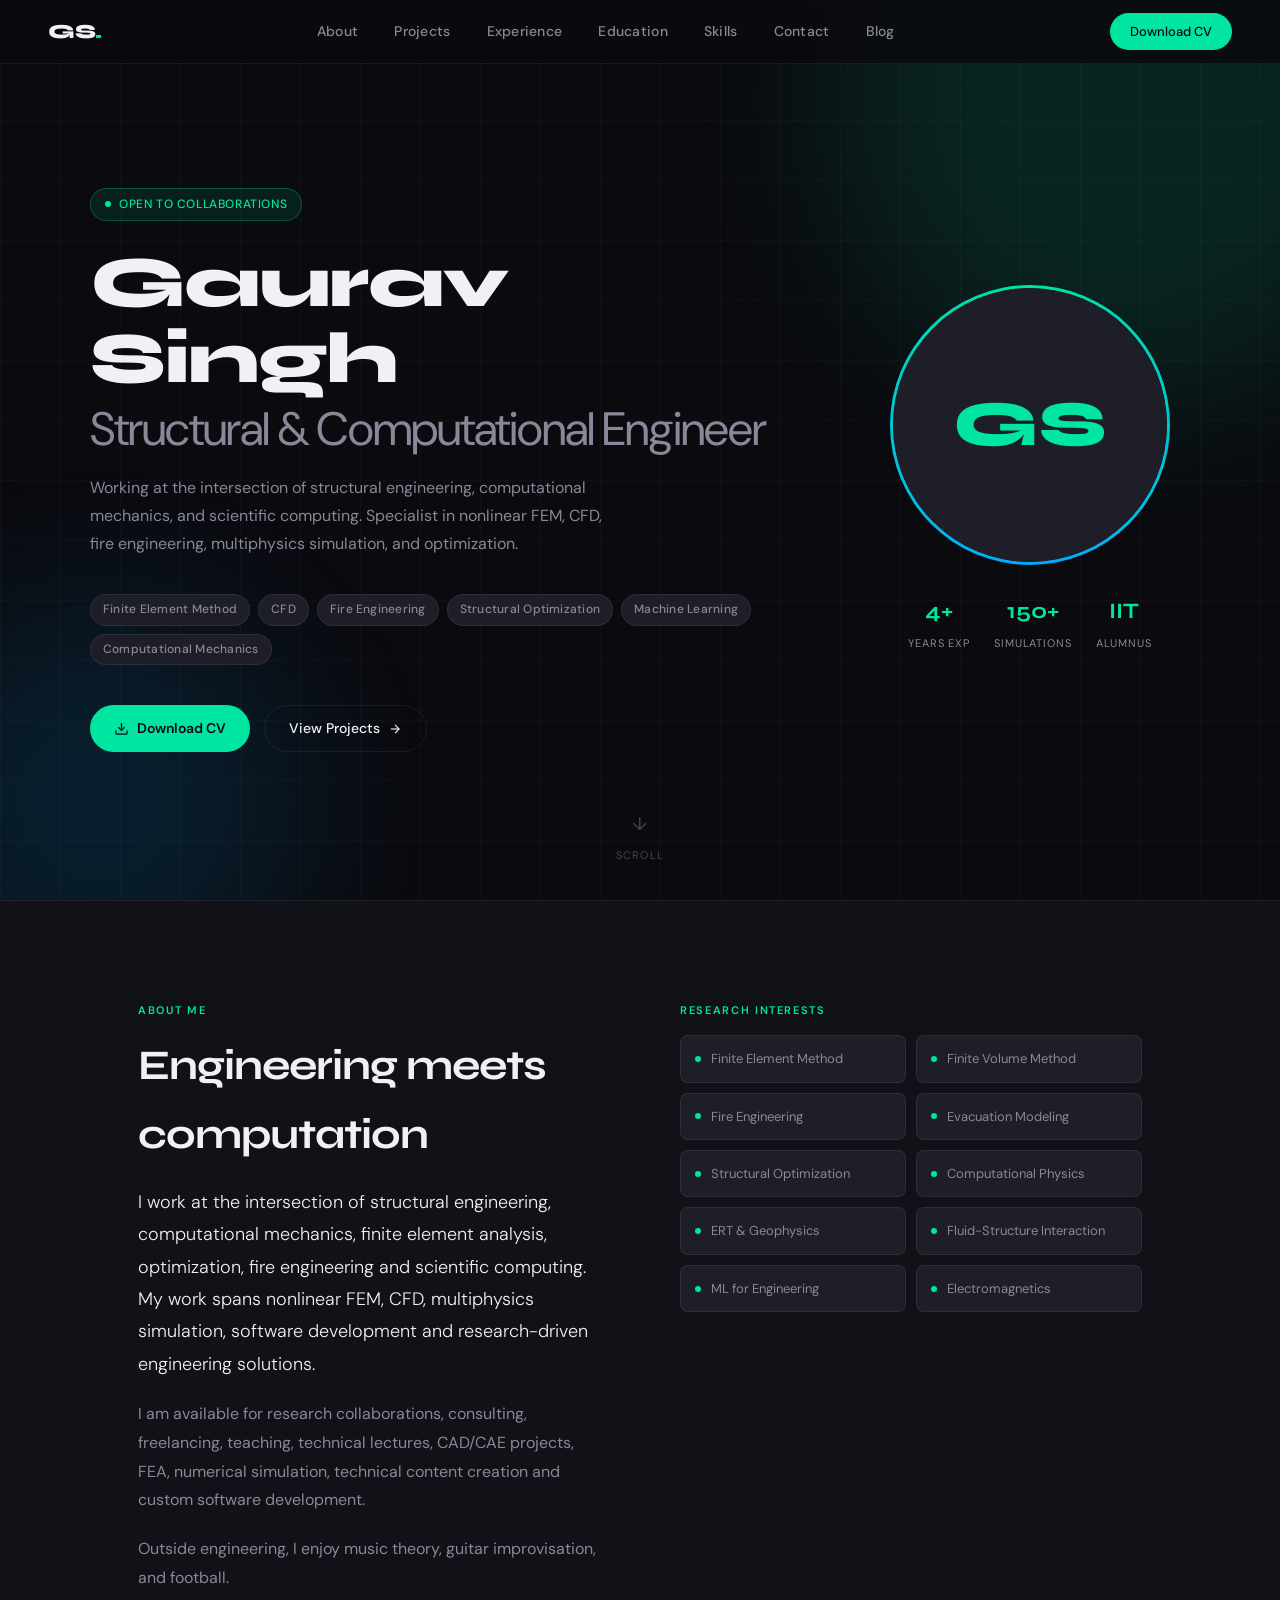
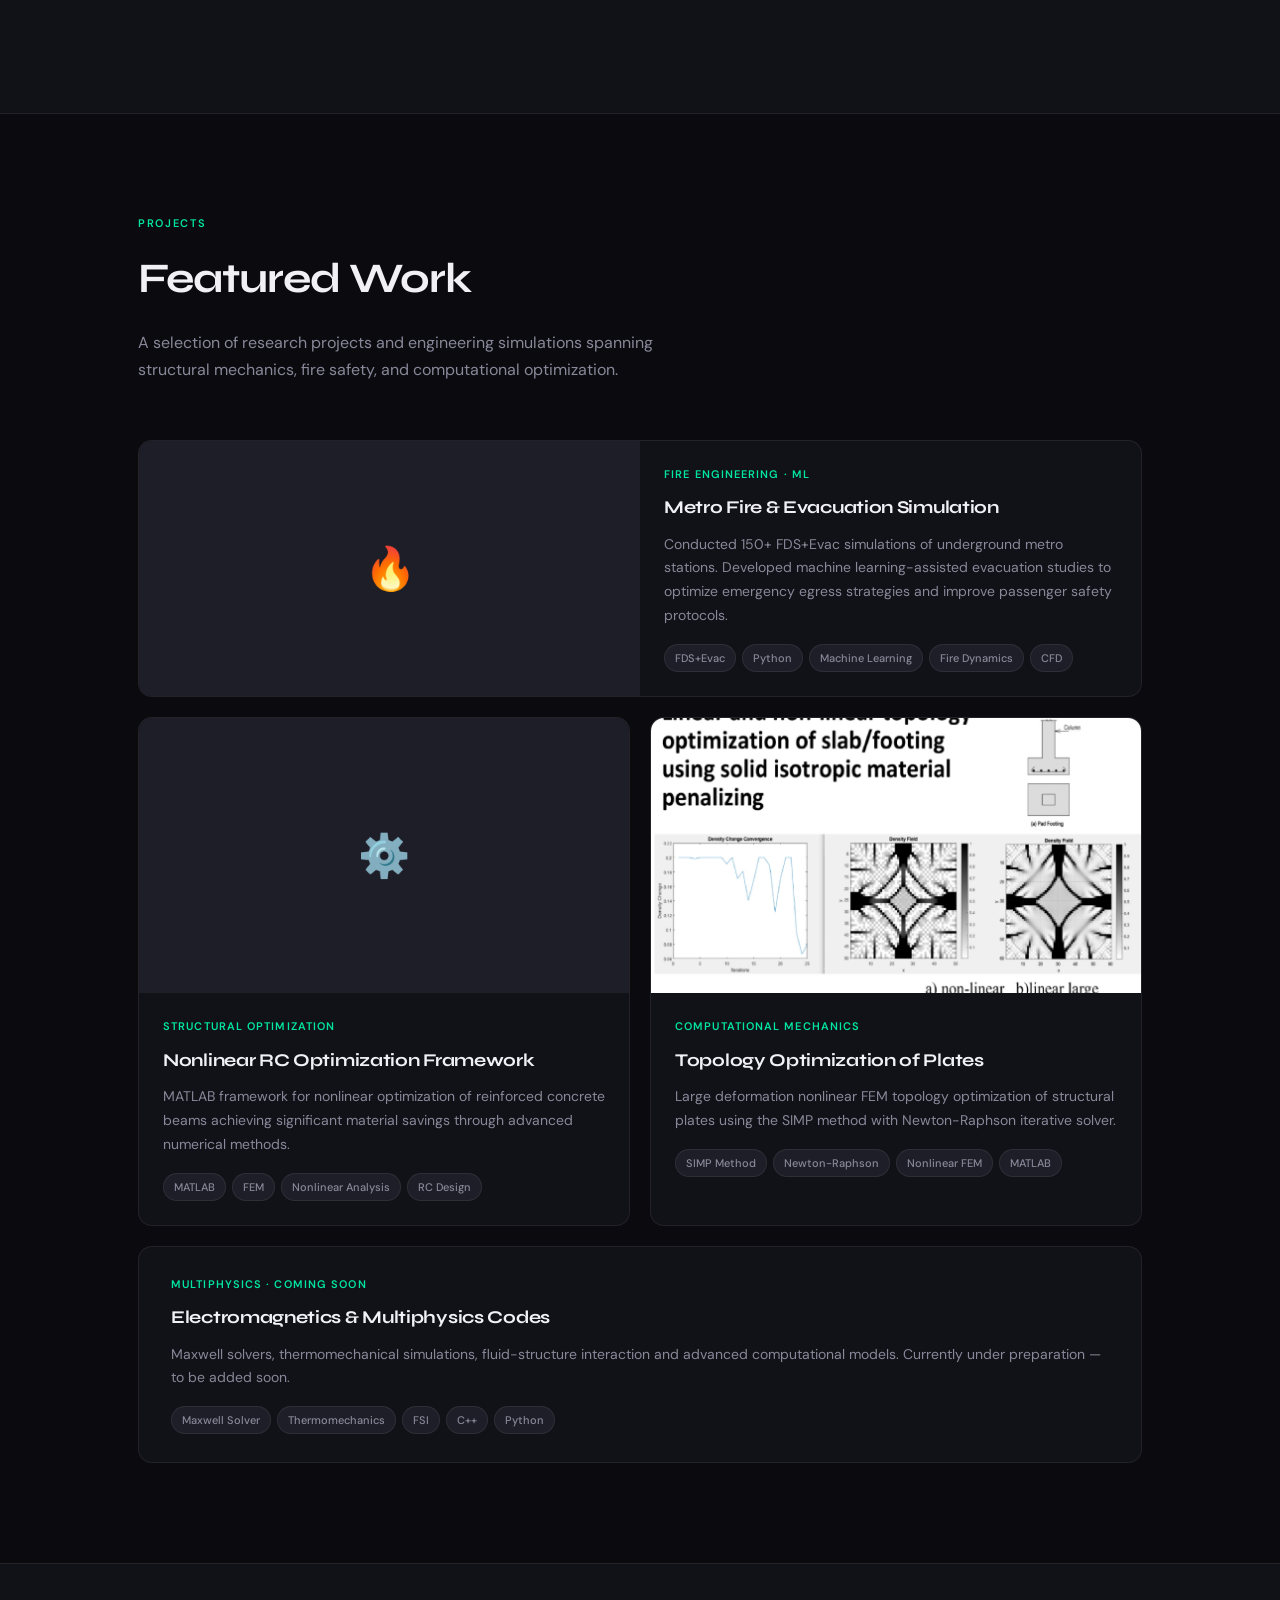
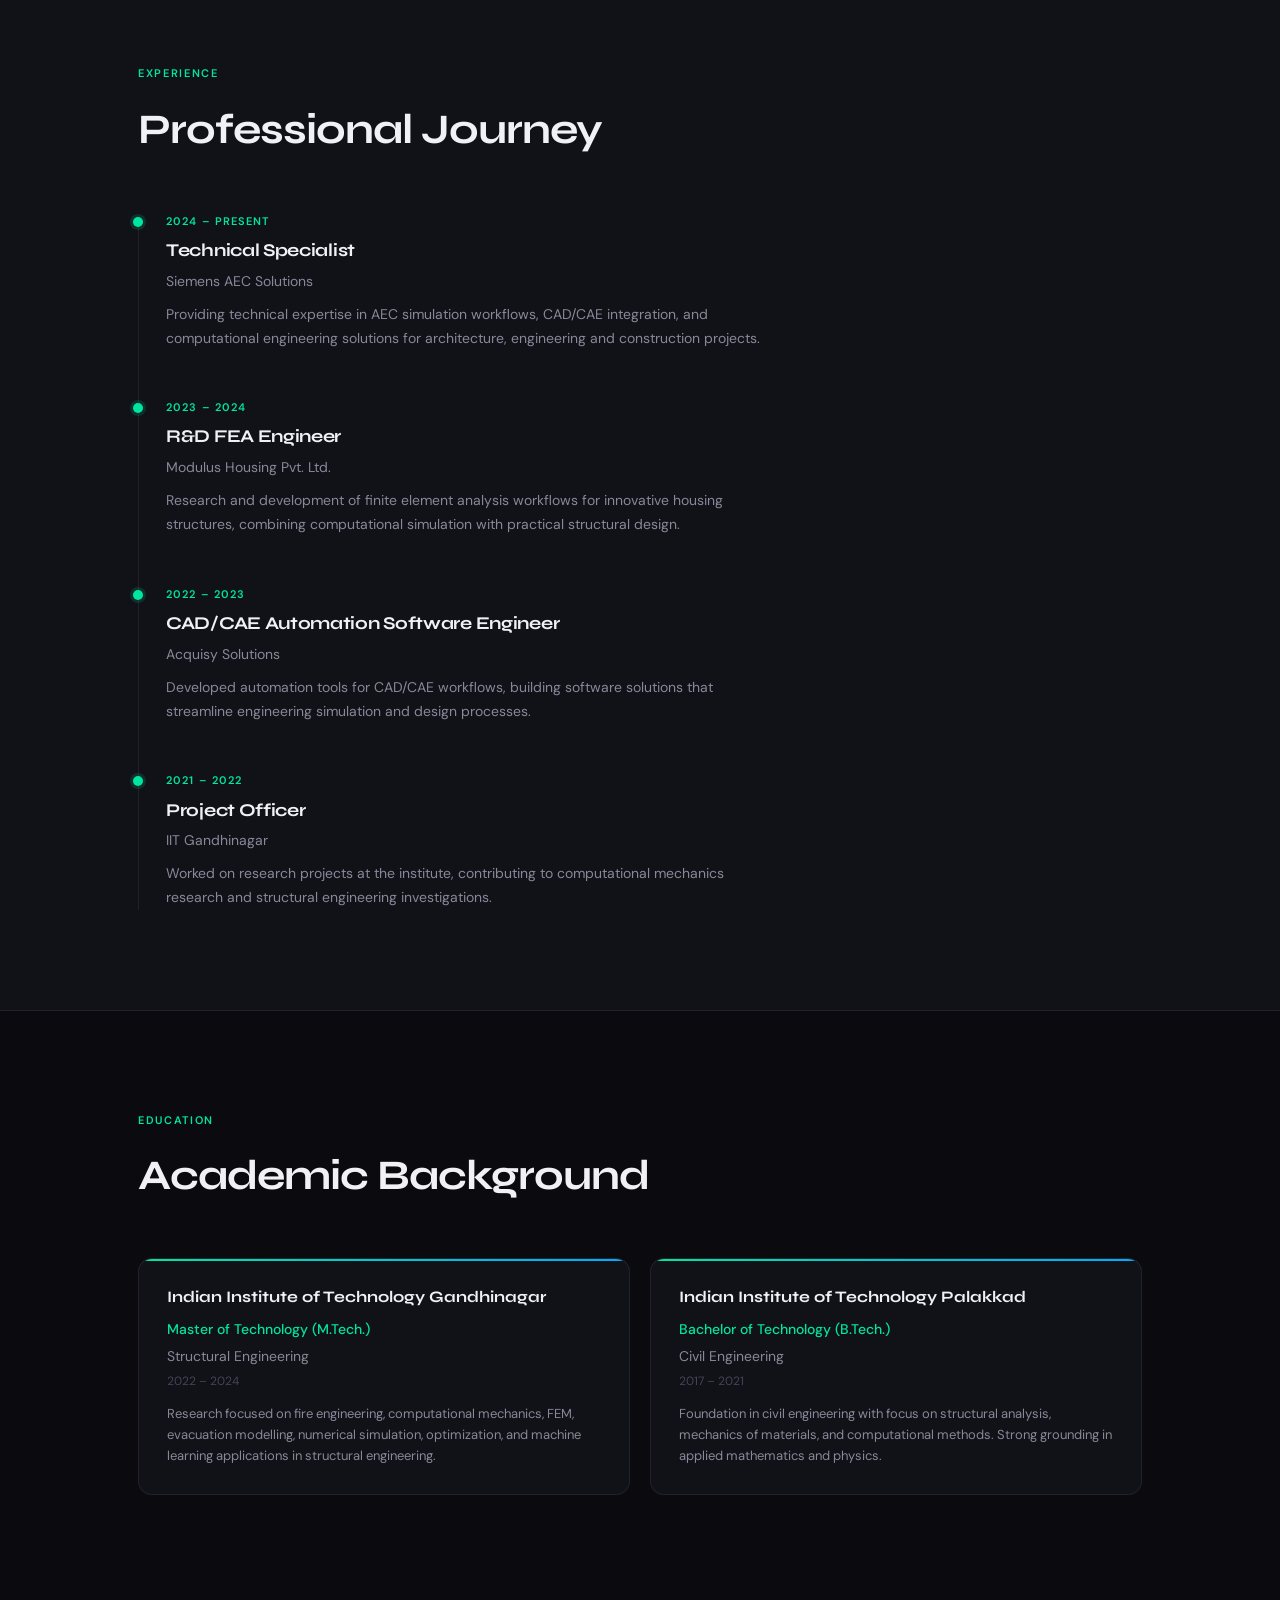
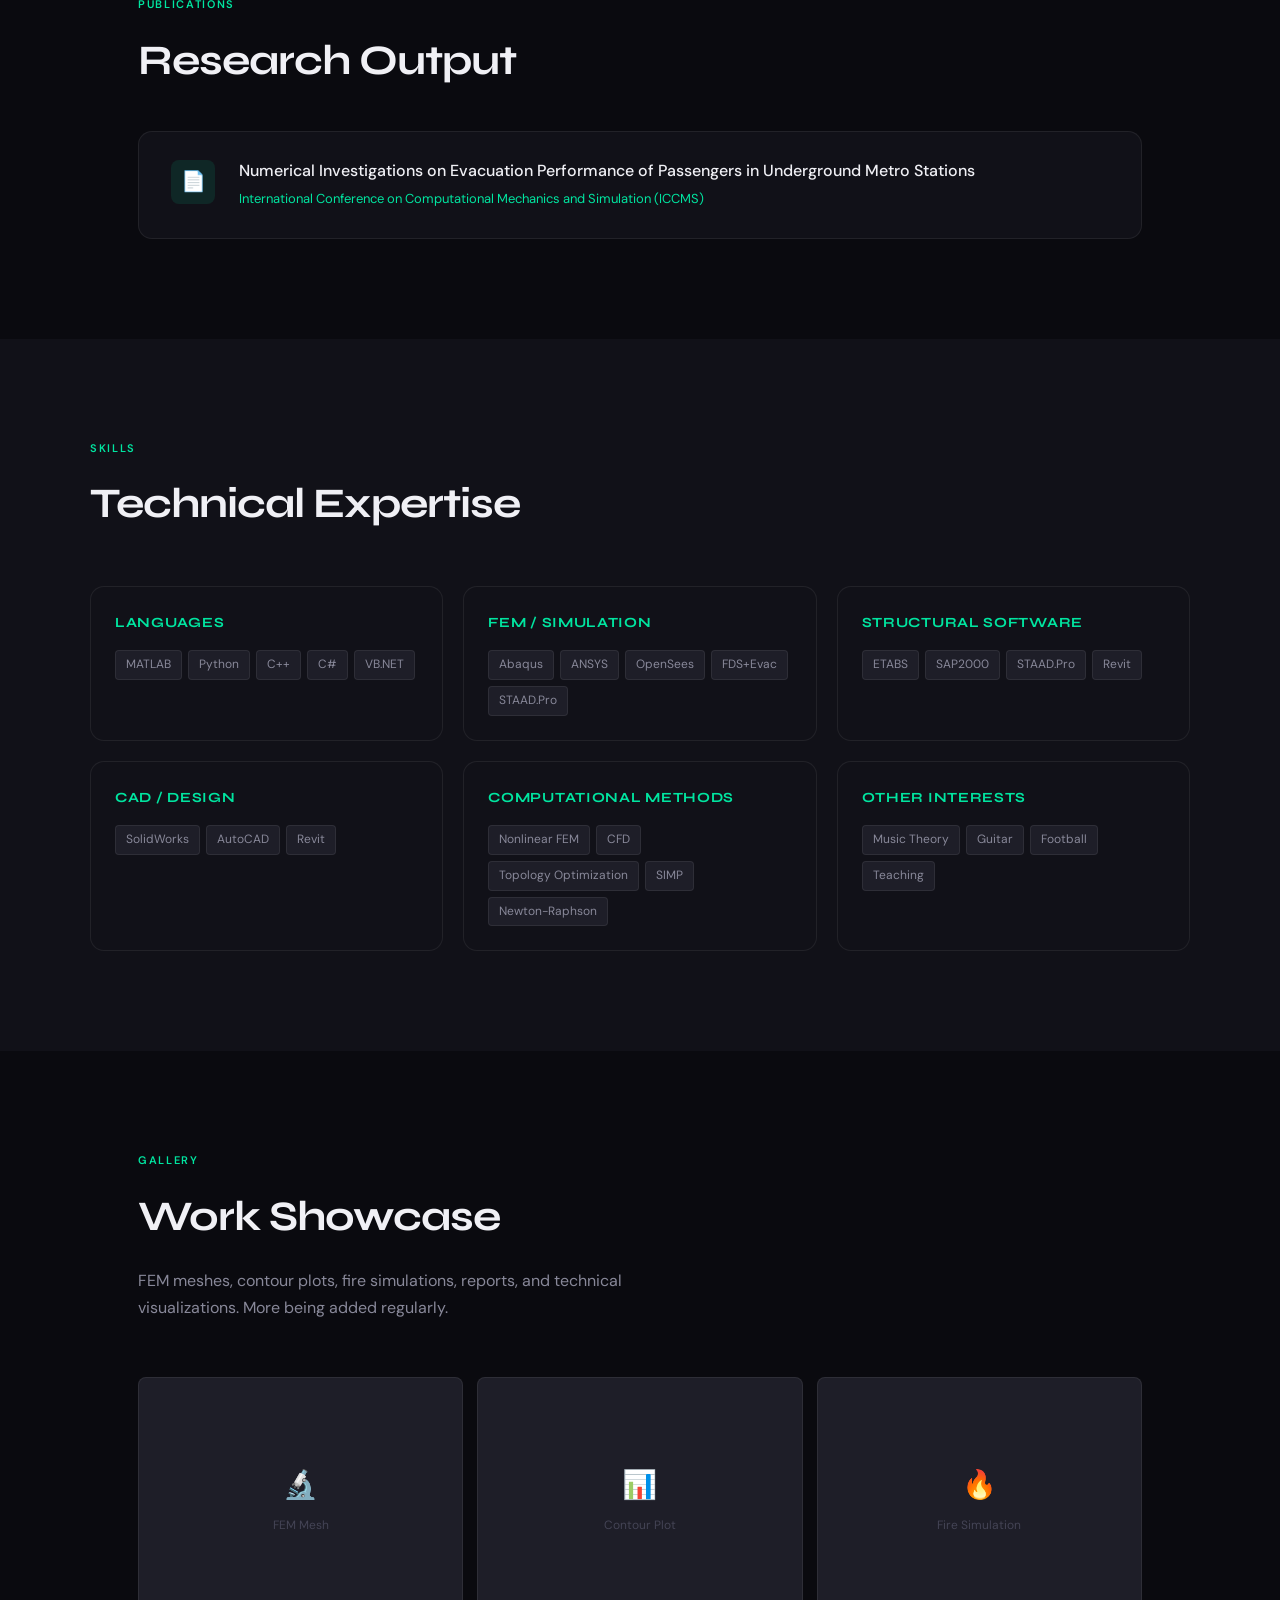
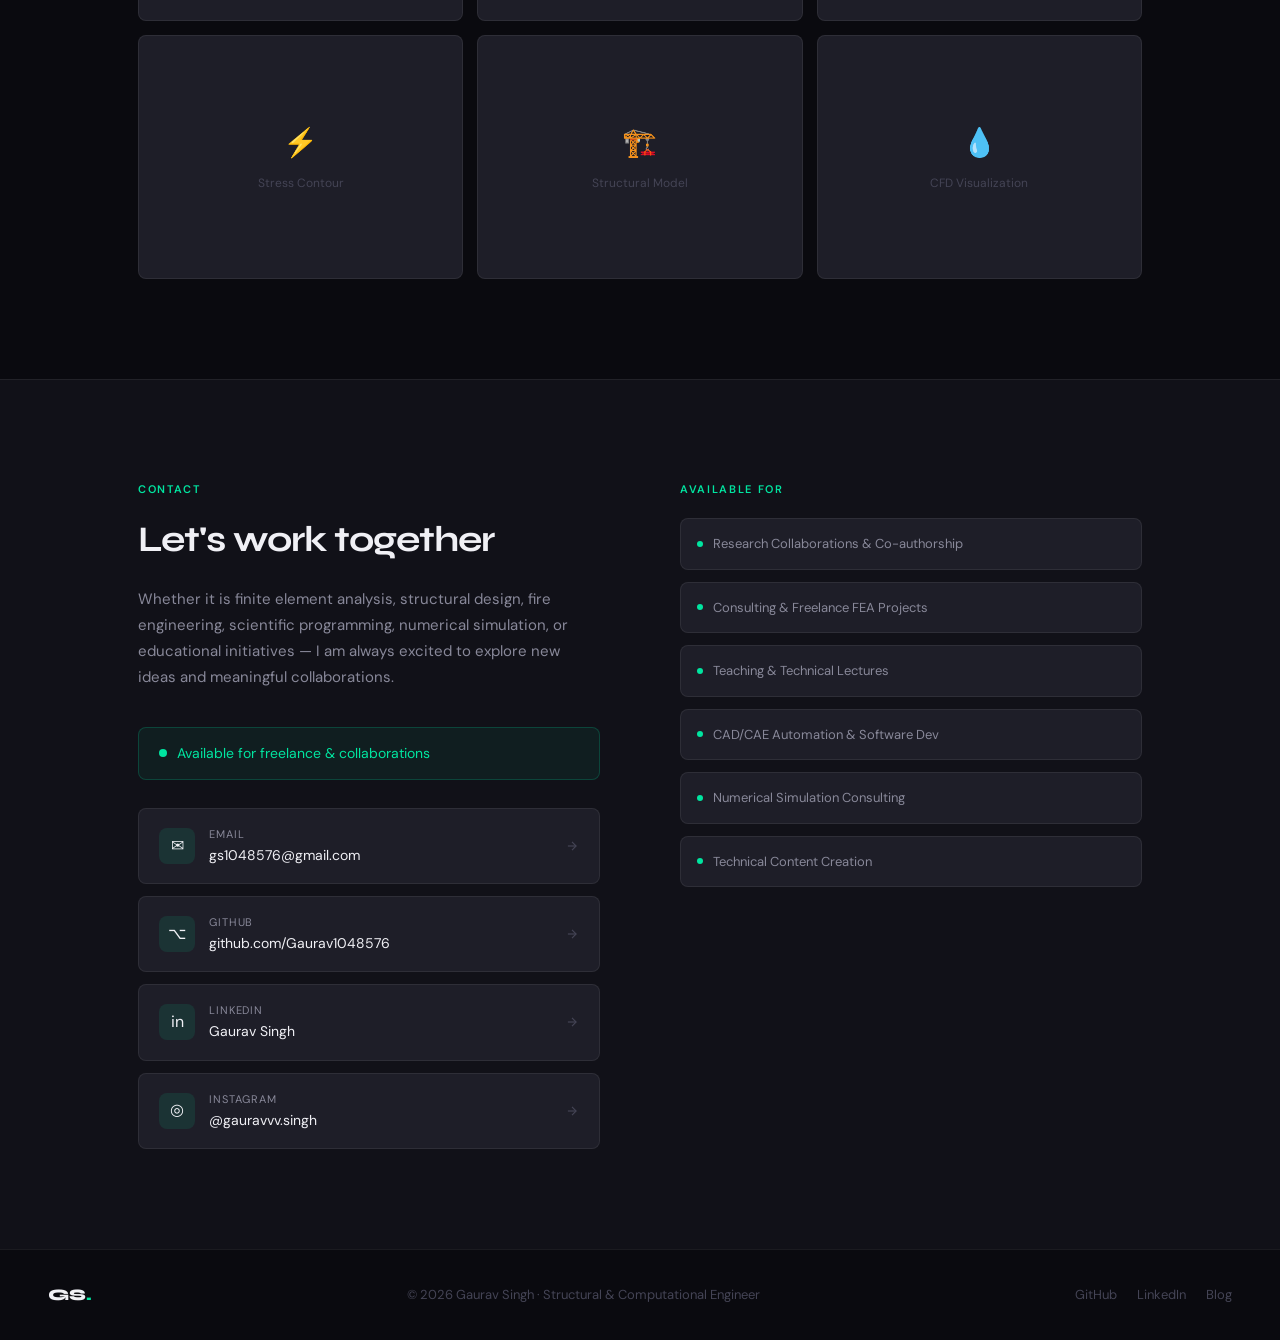
==== commit d22d13f2: "Update index.html" ====
--- a/index.html
+++ b/index.html
@@ -593,3 +593,4 @@
 
 </body>
 </html>
+
--- a/style.css
+++ b/style.css
@@ -0,0 +1,1000 @@
+@import url('https://fonts.googleapis.com/css2?family=Syne:wght@400;600;700;800&family=DM+Sans:ital,wght@0,300;0,400;0,500;1,300&display=swap');
+
+*, *::before, *::after { box-sizing: border-box; margin: 0; padding: 0; }
+
+:root {
+  --accent: #00e5a0;
+  --accent2: #0af;
+  --bg: #0a0a0f;
+  --bg2: #111118;
+  --bg3: #18181f;
+  --surface: #1e1e28;
+  --border: rgba(255,255,255,0.07);
+  --border-hover: rgba(0,229,160,0.3);
+  --text: #f0f0f5;
+  --muted: #888899;
+  --faint: #444455;
+  --radius: 14px;
+  --radius-sm: 8px;
+}
+
+html { scroll-behavior: smooth; }
+
+body {
+  font-family: 'DM Sans', sans-serif;
+  background: var(--bg);
+  color: var(--text);
+  line-height: 1.65;
+  font-size: 16px;
+  overflow-x: hidden;
+}
+
+/* ===== SCROLLBAR ===== */
+::-webkit-scrollbar { width: 6px; }
+::-webkit-scrollbar-track { background: var(--bg); }
+::-webkit-scrollbar-thumb { background: var(--faint); border-radius: 3px; }
+::-webkit-scrollbar-thumb:hover { background: var(--accent); }
+
+/* ===== NAVBAR ===== */
+.navbar {
+  position: fixed;
+  top: 0; left: 0; right: 0;
+  z-index: 1000;
+  display: flex;
+  align-items: center;
+  justify-content: space-between;
+  padding: 0 48px;
+  height: 64px;
+  background: rgba(10,10,15,0.85);
+  backdrop-filter: blur(16px);
+  border-bottom: 1px solid var(--border);
+  transition: background 0.3s;
+}
+
+.navbar-logo {
+  font-family: 'Syne', sans-serif;
+  font-weight: 800;
+  font-size: 20px;
+  color: var(--text);
+  text-decoration: none;
+  letter-spacing: -0.5px;
+}
+
+.navbar-logo span { color: var(--accent); }
+
+.navbar-links {
+  display: flex;
+  gap: 36px;
+  list-style: none;
+}
+
+.navbar-links a {
+  font-size: 14px;
+  font-weight: 500;
+  color: var(--muted);
+  text-decoration: none;
+  letter-spacing: 0.02em;
+  transition: color 0.2s;
+  position: relative;
+}
+
+.navbar-links a::after {
+  content: '';
+  position: absolute;
+  bottom: -4px; left: 0; right: 0;
+  height: 1px;
+  background: var(--accent);
+  transform: scaleX(0);
+  transition: transform 0.25s;
+}
+
+.navbar-links a:hover { color: var(--text); }
+.navbar-links a:hover::after { transform: scaleX(1); }
+
+.navbar-cta {
+  font-size: 13px;
+  font-weight: 500;
+  color: var(--bg);
+  background: var(--accent);
+  padding: 8px 20px;
+  border-radius: 50px;
+  text-decoration: none;
+  transition: opacity 0.2s, transform 0.15s;
+}
+.navbar-cta:hover { opacity: 0.85; transform: translateY(-1px); }
+
+/* hamburger */
+.hamburger {
+  display: none;
+  flex-direction: column;
+  gap: 5px;
+  cursor: pointer;
+  background: none;
+  border: none;
+  padding: 4px;
+}
+.hamburger span {
+  display: block;
+  width: 22px;
+  height: 2px;
+  background: var(--text);
+  border-radius: 2px;
+  transition: all 0.3s;
+}
+
+/* ===== HERO ===== */
+#home {
+  min-height: 100vh;
+  display: flex;
+  align-items: center;
+  padding: 100px 48px 60px;
+  position: relative;
+  overflow: hidden;
+}
+
+.hero-bg {
+  position: absolute;
+  inset: 0;
+  pointer-events: none;
+  overflow: hidden;
+}
+
+.hero-orb {
+  position: absolute;
+  border-radius: 50%;
+  filter: blur(80px);
+  opacity: 0.12;
+}
+
+.hero-orb-1 {
+  width: 600px; height: 600px;
+  background: var(--accent);
+  top: -200px; right: -150px;
+}
+
+.hero-orb-2 {
+  width: 400px; height: 400px;
+  background: var(--accent2);
+  bottom: -100px; left: -100px;
+}
+
+.hero-grid-lines {
+  position: absolute;
+  inset: 0;
+  background-image:
+    linear-gradient(rgba(255,255,255,0.025) 1px, transparent 1px),
+    linear-gradient(90deg, rgba(255,255,255,0.025) 1px, transparent 1px);
+  background-size: 60px 60px;
+}
+
+.hero-container {
+  max-width: 1100px;
+  margin: 0 auto;
+  width: 100%;
+  display: grid;
+  grid-template-columns: 1fr 320px;
+  gap: 60px;
+  align-items: center;
+  position: relative;
+  z-index: 1;
+}
+
+.hero-badge {
+  display: inline-flex;
+  align-items: center;
+  gap: 8px;
+  background: rgba(0,229,160,0.1);
+  border: 1px solid rgba(0,229,160,0.25);
+  padding: 6px 14px;
+  border-radius: 50px;
+  font-size: 12px;
+  font-weight: 500;
+  color: var(--accent);
+  letter-spacing: 0.05em;
+  text-transform: uppercase;
+  margin-bottom: 24px;
+}
+
+.hero-badge-dot {
+  width: 6px; height: 6px;
+  background: var(--accent);
+  border-radius: 50%;
+  animation: pulse 2s infinite;
+}
+
+@keyframes pulse {
+  0%, 100% { opacity: 1; transform: scale(1); }
+  50% { opacity: 0.5; transform: scale(0.8); }
+}
+
+.hero-title {
+  font-family: 'Syne', sans-serif;
+  font-size: clamp(40px, 6vw, 72px);
+  font-weight: 800;
+  line-height: 1.05;
+  letter-spacing: -2px;
+  margin-bottom: 20px;
+  color: var(--text);
+}
+
+.hero-title .accent { color: var(--accent); }
+.hero-title .line2 { display: block; color: var(--muted); font-weight: 400; font-size: 0.65em; letter-spacing: -1px; margin-top: 8px; font-family: 'DM Sans', sans-serif; }
+
+.hero-desc {
+  font-size: 16px;
+  color: var(--muted);
+  max-width: 520px;
+  margin-bottom: 36px;
+  line-height: 1.75;
+}
+
+.hero-tags {
+  display: flex;
+  flex-wrap: wrap;
+  gap: 8px;
+  margin-bottom: 40px;
+}
+
+.tag {
+  font-size: 12px;
+  font-weight: 500;
+  color: var(--muted);
+  background: var(--surface);
+  border: 1px solid var(--border);
+  padding: 5px 12px;
+  border-radius: 50px;
+  letter-spacing: 0.02em;
+  transition: border-color 0.2s, color 0.2s;
+}
+
+.tag:hover { border-color: var(--accent); color: var(--accent); }
+
+.hero-actions {
+  display: flex;
+  gap: 14px;
+  flex-wrap: wrap;
+}
+
+.btn-primary {
+  display: inline-flex;
+  align-items: center;
+  gap: 8px;
+  background: var(--accent);
+  color: #0a0a0f;
+  font-weight: 600;
+  font-size: 14px;
+  padding: 12px 24px;
+  border-radius: 50px;
+  text-decoration: none;
+  transition: opacity 0.2s, transform 0.15s;
+}
+
+.btn-primary:hover { opacity: 0.85; transform: translateY(-2px); }
+
+.btn-outline {
+  display: inline-flex;
+  align-items: center;
+  gap: 8px;
+  background: transparent;
+  color: var(--text);
+  font-weight: 500;
+  font-size: 14px;
+  padding: 11px 24px;
+  border-radius: 50px;
+  border: 1px solid var(--border);
+  text-decoration: none;
+  transition: border-color 0.2s, transform 0.15s;
+}
+.btn-outline:hover { border-color: var(--accent); color: var(--accent); transform: translateY(-2px); }
+
+.hero-photo-wrap {
+  position: relative;
+}
+
+.hero-photo-ring {
+  width: 280px; height: 280px;
+  border-radius: 50%;
+  padding: 3px;
+  background: conic-gradient(var(--accent), var(--accent2), var(--accent));
+  animation: spin 8s linear infinite;
+  margin: 0 auto;
+}
+
+@keyframes spin {
+  from { transform: rotate(0deg); }
+  to { transform: rotate(360deg); }
+}
+
+.hero-photo-inner {
+  width: 100%; height: 100%;
+  border-radius: 50%;
+  overflow: hidden;
+  background: var(--bg2);
+}
+
+.hero-photo-inner img {
+  width: 100%; height: 100%;
+  object-fit: cover;
+  display: block;
+}
+
+.hero-photo-fallback {
+  width: 100%; height: 100%;
+  border-radius: 50%;
+  background: var(--surface);
+  display: flex;
+  align-items: center;
+  justify-content: center;
+  font-family: 'Syne', sans-serif;
+  font-size: 64px;
+  font-weight: 800;
+  color: var(--accent);
+}
+
+.hero-stats {
+  display: flex;
+  gap: 24px;
+  margin-top: 28px;
+  justify-content: center;
+}
+
+.hero-stat { text-align: center; }
+.hero-stat-num {
+  font-family: 'Syne', sans-serif;
+  font-size: 22px;
+  font-weight: 700;
+  color: var(--accent);
+  display: block;
+}
+.hero-stat-label { font-size: 11px; color: var(--muted); text-transform: uppercase; letter-spacing: 0.08em; }
+
+/* ===== SCROLL INDICATOR ===== */
+.scroll-hint {
+  position: absolute;
+  bottom: 36px; left: 50%;
+  transform: translateX(-50%);
+  display: flex;
+  flex-direction: column;
+  align-items: center;
+  gap: 6px;
+  color: var(--faint);
+  font-size: 11px;
+  letter-spacing: 0.1em;
+  text-transform: uppercase;
+  animation: bounce 2s infinite;
+}
+@keyframes bounce {
+  0%, 100% { transform: translateX(-50%) translateY(0); }
+  50% { transform: translateX(-50%) translateY(6px); }
+}
+.scroll-arrow { font-size: 18px; }
+
+/* ===== SECTION COMMONS ===== */
+.section {
+  padding: 100px 48px;
+  max-width: 1100px;
+  margin: 0 auto;
+}
+
+.section-full {
+  padding: 100px 0;
+}
+
+.section-label {
+  font-size: 11px;
+  font-weight: 600;
+  color: var(--accent);
+  letter-spacing: 0.15em;
+  text-transform: uppercase;
+  margin-bottom: 12px;
+}
+
+.section-title {
+  font-family: 'Syne', sans-serif;
+  font-size: clamp(28px, 4vw, 42px);
+  font-weight: 700;
+  letter-spacing: -1px;
+  color: var(--text);
+  margin-bottom: 16px;
+}
+
+.section-sub {
+  font-size: 16px;
+  color: var(--muted);
+  max-width: 580px;
+  line-height: 1.7;
+  margin-bottom: 56px;
+}
+
+/* ===== ABOUT ===== */
+#about {
+  background: var(--bg2);
+  border-top: 1px solid var(--border);
+  border-bottom: 1px solid var(--border);
+}
+
+.about-inner {
+  max-width: 1100px;
+  margin: 0 auto;
+  padding: 100px 48px;
+  display: grid;
+  grid-template-columns: 1fr 1fr;
+  gap: 80px;
+  align-items: start;
+}
+
+.about-text p {
+  color: var(--muted);
+  line-height: 1.8;
+  margin-bottom: 20px;
+}
+
+.about-text p:first-of-type {
+  font-size: 18px;
+  color: var(--text);
+  font-weight: 300;
+}
+
+.interests-grid {
+  display: grid;
+  grid-template-columns: 1fr 1fr;
+  gap: 10px;
+}
+
+.interest-item {
+  display: flex;
+  align-items: center;
+  gap: 10px;
+  padding: 12px 14px;
+  background: var(--surface);
+  border: 1px solid var(--border);
+  border-radius: var(--radius-sm);
+  font-size: 13px;
+  color: var(--muted);
+  transition: border-color 0.2s, color 0.2s, transform 0.2s;
+  cursor: default;
+}
+
+.interest-item:hover {
+  border-color: var(--border-hover);
+  color: var(--text);
+  transform: translateY(-2px);
+}
+
+.interest-dot {
+  width: 6px; height: 6px;
+  background: var(--accent);
+  border-radius: 50%;
+  flex-shrink: 0;
+}
+
+/* ===== SKILLS ===== */
+.skills-bar-list { display: flex; flex-direction: column; gap: 14px; }
+
+.skill-row { }
+.skill-head {
+  display: flex;
+  justify-content: space-between;
+  font-size: 13px;
+  color: var(--muted);
+  margin-bottom: 6px;
+}
+
+.skill-track {
+  height: 4px;
+  background: var(--surface);
+  border-radius: 2px;
+  overflow: hidden;
+}
+
+.skill-fill {
+  height: 100%;
+  background: linear-gradient(90deg, var(--accent), var(--accent2));
+  border-radius: 2px;
+  width: 0;
+  transition: width 1.2s cubic-bezier(0.4, 0, 0.2, 1);
+}
+
+/* ===== PROJECTS ===== */
+#projects { }
+
+.projects-grid {
+  display: grid;
+  grid-template-columns: repeat(2, 1fr);
+  gap: 20px;
+}
+
+.project-card {
+  background: var(--bg2);
+  border: 1px solid var(--border);
+  border-radius: var(--radius);
+  overflow: hidden;
+  transition: border-color 0.25s, transform 0.25s;
+  cursor: default;
+}
+
+.project-card:hover {
+  border-color: var(--border-hover);
+  transform: translateY(-4px);
+}
+
+.project-card.featured {
+  grid-column: 1 / -1;
+  display: grid;
+  grid-template-columns: 1fr 1fr;
+}
+
+.project-img {
+  aspect-ratio: 16/9;
+  background: var(--surface);
+  position: relative;
+  overflow: hidden;
+}
+
+.project-card.featured .project-img {
+  aspect-ratio: auto;
+}
+
+.project-img img {
+  width: 100%; height: 100%;
+  object-fit: cover;
+  display: block;
+  transition: transform 0.4s;
+}
+
+.project-card:hover .project-img img { transform: scale(1.04); }
+
+.project-img-placeholder {
+  width: 100%; height: 100%;
+  min-height: 200px;
+  display: flex;
+  align-items: center;
+  justify-content: center;
+  font-size: 42px;
+  color: var(--faint);
+}
+
+.project-body { padding: 24px; }
+.project-tag {
+  font-size: 11px;
+  font-weight: 600;
+  color: var(--accent);
+  letter-spacing: 0.1em;
+  text-transform: uppercase;
+  margin-bottom: 10px;
+  display: block;
+}
+
+.project-title {
+  font-family: 'Syne', sans-serif;
+  font-size: 18px;
+  font-weight: 700;
+  color: var(--text);
+  margin-bottom: 10px;
+  letter-spacing: -0.3px;
+}
+
+.project-desc {
+  font-size: 14px;
+  color: var(--muted);
+  line-height: 1.7;
+}
+
+.project-chips {
+  display: flex;
+  flex-wrap: wrap;
+  gap: 6px;
+  margin-top: 16px;
+}
+
+.chip {
+  font-size: 11px;
+  font-weight: 500;
+  color: var(--muted);
+  background: var(--surface);
+  padding: 4px 10px;
+  border-radius: 50px;
+  border: 1px solid var(--border);
+}
+
+/* ===== EXPERIENCE / TIMELINE ===== */
+#experience { background: var(--bg2); border-top: 1px solid var(--border); border-bottom: 1px solid var(--border); }
+
+.exp-inner {
+  max-width: 1100px;
+  margin: 0 auto;
+  padding: 100px 48px;
+}
+
+.timeline {
+  position: relative;
+  padding-left: 28px;
+}
+
+.timeline::before {
+  content: '';
+  position: absolute;
+  left: 0; top: 8px; bottom: 0;
+  width: 1px;
+  background: var(--border);
+}
+
+.tl-item {
+  position: relative;
+  padding-bottom: 48px;
+}
+
+.tl-item:last-child { padding-bottom: 0; }
+
+.tl-dot {
+  position: absolute;
+  left: -33px; top: 5px;
+  width: 10px; height: 10px;
+  border-radius: 50%;
+  background: var(--accent);
+  box-shadow: 0 0 0 3px rgba(0,229,160,0.15);
+}
+
+.tl-date {
+  font-size: 11px;
+  font-weight: 600;
+  color: var(--accent);
+  letter-spacing: 0.1em;
+  text-transform: uppercase;
+  margin-bottom: 6px;
+}
+
+.tl-role {
+  font-family: 'Syne', sans-serif;
+  font-size: 18px;
+  font-weight: 700;
+  color: var(--text);
+  letter-spacing: -0.3px;
+  margin-bottom: 4px;
+}
+
+.tl-org {
+  font-size: 14px;
+  color: var(--muted);
+  margin-bottom: 10px;
+}
+
+.tl-desc {
+  font-size: 14px;
+  color: var(--muted);
+  line-height: 1.7;
+  max-width: 600px;
+}
+
+/* ===== EDUCATION ===== */
+.edu-grid {
+  display: grid;
+  grid-template-columns: 1fr 1fr;
+  gap: 20px;
+}
+
+.edu-card {
+  background: var(--bg2);
+  border: 1px solid var(--border);
+  border-radius: var(--radius);
+  padding: 28px;
+  position: relative;
+  overflow: hidden;
+  transition: border-color 0.25s, transform 0.25s;
+}
+
+.edu-card::before {
+  content: '';
+  position: absolute;
+  top: 0; left: 0; right: 0;
+  height: 2px;
+  background: linear-gradient(90deg, var(--accent), var(--accent2));
+}
+
+.edu-card:hover { border-color: var(--border-hover); transform: translateY(-3px); }
+
+.edu-inst {
+  font-family: 'Syne', sans-serif;
+  font-size: 16px;
+  font-weight: 700;
+  color: var(--text);
+  margin-bottom: 10px;
+  line-height: 1.3;
+}
+
+.edu-degree {
+  font-size: 14px;
+  font-weight: 500;
+  color: var(--accent);
+  margin-bottom: 4px;
+}
+
+.edu-field { font-size: 14px; color: var(--muted); margin-bottom: 4px; }
+.edu-year { font-size: 12px; color: var(--faint); }
+
+.edu-desc {
+  font-size: 13px;
+  color: var(--muted);
+  margin-top: 12px;
+  line-height: 1.6;
+}
+
+/* ===== PUBLICATIONS ===== */
+.pub-card {
+  background: var(--bg2);
+  border: 1px solid var(--border);
+  border-radius: var(--radius);
+  padding: 28px 32px;
+  display: flex;
+  gap: 24px;
+  align-items: flex-start;
+  transition: border-color 0.25s;
+}
+.pub-card:hover { border-color: var(--border-hover); }
+
+.pub-icon {
+  width: 44px; height: 44px;
+  background: rgba(0,229,160,0.1);
+  border-radius: var(--radius-sm);
+  display: flex; align-items: center; justify-content: center;
+  flex-shrink: 0;
+  font-size: 20px;
+}
+
+.pub-title {
+  font-size: 16px;
+  font-weight: 500;
+  color: var(--text);
+  margin-bottom: 6px;
+  line-height: 1.4;
+}
+
+.pub-venue {
+  font-size: 13px;
+  color: var(--accent);
+}
+
+/* ===== SKILLS SECTION ===== */
+.skills-categories {
+  display: grid;
+  grid-template-columns: repeat(3, 1fr);
+  gap: 20px;
+}
+
+.skill-cat {
+  background: var(--bg2);
+  border: 1px solid var(--border);
+  border-radius: var(--radius);
+  padding: 24px;
+  transition: border-color 0.25s;
+}
+.skill-cat:hover { border-color: var(--border-hover); }
+
+.skill-cat-title {
+  font-family: 'Syne', sans-serif;
+  font-size: 14px;
+  font-weight: 700;
+  color: var(--accent);
+  letter-spacing: 0.05em;
+  text-transform: uppercase;
+  margin-bottom: 16px;
+}
+
+.skill-tags {
+  display: flex;
+  flex-wrap: wrap;
+  gap: 6px;
+}
+
+.skill-tag {
+  font-size: 12px;
+  color: var(--muted);
+  background: var(--surface);
+  border: 1px solid var(--border);
+  padding: 4px 10px;
+  border-radius: 4px;
+  transition: color 0.2s, border-color 0.2s;
+}
+.skill-tag:hover { color: var(--text); border-color: var(--faint); }
+
+/* ===== GALLERY ===== */
+.gallery-grid {
+  display: grid;
+  grid-template-columns: repeat(3, 1fr);
+  gap: 14px;
+}
+
+.gallery-item {
+  aspect-ratio: 4/3;
+  background: var(--surface);
+  border-radius: var(--radius-sm);
+  border: 1px solid var(--border);
+  overflow: hidden;
+  position: relative;
+  transition: transform 0.25s, border-color 0.25s;
+}
+.gallery-item:hover { transform: scale(1.02); border-color: var(--border-hover); }
+
+.gallery-item img { width: 100%; height: 100%; object-fit: cover; display: block; }
+
+.gallery-placeholder {
+  width: 100%; height: 100%;
+  display: flex; flex-direction: column;
+  align-items: center; justify-content: center;
+  gap: 8px;
+  color: var(--faint);
+  font-size: 12px;
+}
+.gallery-placeholder-icon { font-size: 28px; }
+
+/* ===== CONTACT ===== */
+#contact { background: var(--bg2); border-top: 1px solid var(--border); }
+
+.contact-inner {
+  max-width: 1100px;
+  margin: 0 auto;
+  padding: 100px 48px;
+  display: grid;
+  grid-template-columns: 1fr 1fr;
+  gap: 80px;
+  align-items: start;
+}
+
+.contact-text h2 {
+  font-family: 'Syne', sans-serif;
+  font-size: 36px;
+  font-weight: 700;
+  letter-spacing: -1px;
+  margin-bottom: 16px;
+}
+
+.contact-text p {
+  color: var(--muted);
+  font-size: 15px;
+  line-height: 1.75;
+  margin-bottom: 36px;
+}
+
+.contact-links { display: flex; flex-direction: column; gap: 12px; }
+
+.contact-link {
+  display: flex;
+  align-items: center;
+  gap: 14px;
+  padding: 16px 20px;
+  background: var(--surface);
+  border: 1px solid var(--border);
+  border-radius: var(--radius-sm);
+  color: var(--text);
+  text-decoration: none;
+  font-size: 14px;
+  transition: border-color 0.2s, transform 0.2s;
+}
+.contact-link:hover { border-color: var(--border-hover); transform: translateX(4px); }
+
+.contact-link-icon {
+  width: 36px; height: 36px;
+  background: rgba(0,229,160,0.1);
+  border-radius: 8px;
+  display: flex; align-items: center; justify-content: center;
+  font-size: 16px;
+  flex-shrink: 0;
+}
+
+.contact-link-text { flex: 1; }
+.contact-link-label { font-size: 11px; color: var(--muted); text-transform: uppercase; letter-spacing: 0.08em; }
+.contact-link-value { font-size: 14px; color: var(--text); margin-top: 1px; }
+
+.contact-avail {
+  display: flex;
+  align-items: center;
+  gap: 10px;
+  padding: 14px 20px;
+  background: rgba(0,229,160,0.06);
+  border: 1px solid rgba(0,229,160,0.2);
+  border-radius: var(--radius-sm);
+  font-size: 14px;
+  color: var(--accent);
+  margin-bottom: 28px;
+}
+
+.avail-dot {
+  width: 8px; height: 8px;
+  background: var(--accent);
+  border-radius: 50%;
+  flex-shrink: 0;
+  animation: pulse 2s infinite;
+}
+
+/* ===== FOOTER ===== */
+footer {
+  background: var(--bg);
+  border-top: 1px solid var(--border);
+  padding: 32px 48px;
+  display: flex;
+  align-items: center;
+  justify-content: space-between;
+  flex-wrap: wrap;
+  gap: 16px;
+}
+
+.footer-logo {
+  font-family: 'Syne', sans-serif;
+  font-weight: 800;
+  font-size: 16px;
+  color: var(--text);
+}
+.footer-logo span { color: var(--accent); }
+
+.footer-copy { font-size: 13px; color: var(--faint); }
+
+.footer-links { display: flex; gap: 20px; }
+.footer-links a {
+  font-size: 13px;
+  color: var(--faint);
+  text-decoration: none;
+  transition: color 0.2s;
+}
+.footer-links a:hover { color: var(--accent); }
+
+/* ===== DIVIDER ===== */
+.divider {
+  height: 1px;
+  background: var(--border);
+  max-width: 1100px;
+  margin: 0 auto;
+}
+
+/* ===== ANIMATIONS ===== */
+.fade-up {
+  opacity: 0;
+  transform: translateY(24px);
+  transition: opacity 0.6s ease, transform 0.6s ease;
+}
+
+.fade-up.visible {
+  opacity: 1;
+  transform: translateY(0);
+}
+
+/* ===== RESPONSIVE ===== */
+@media (max-width: 900px) {
+  .navbar { padding: 0 24px; }
+  .navbar-links, .navbar-cta { display: none; }
+  .hamburger { display: flex; }
+
+  .navbar-links.open {
+    display: flex;
+    flex-direction: column;
+    position: absolute;
+    top: 64px; left: 0; right: 0;
+    background: var(--bg2);
+    border-bottom: 1px solid var(--border);
+    padding: 20px 24px;
+    gap: 20px;
+  }
+
+  #home { padding: 100px 24px 60px; }
+  .hero-container { grid-template-columns: 1fr; gap: 48px; }
+  .hero-photo-wrap { order: -1; }
+  .hero-photo-ring { width: 180px; height: 180px; }
+  .hero-photo-fallback { font-size: 48px; }
+
+  .about-inner, .contact-inner { grid-template-columns: 1fr; gap: 48px; padding: 60px 24px; }
+  .section { padding: 60px 24px; }
+  .exp-inner { padding: 60px 24px; }
+
+  .projects-grid { grid-template-columns: 1fr; }
+  .project-card.featured { grid-column: 1; grid-template-columns: 1fr; }
+  .edu-grid { grid-template-columns: 1fr; }
+  .skills-categories { grid-template-columns: 1fr 1fr; }
+  .gallery-grid { grid-template-columns: 1fr 1fr; }
+
+  footer { padding: 24px; flex-direction: column; align-items: flex-start; gap: 12px; }
+}
+
+@media (max-width: 600px) {
+  .skills-categories { grid-template-columns: 1fr; }
+  .gallery-grid { grid-template-columns: 1fr 1fr; }
+  .interests-grid { grid-template-columns: 1fr; }
+}
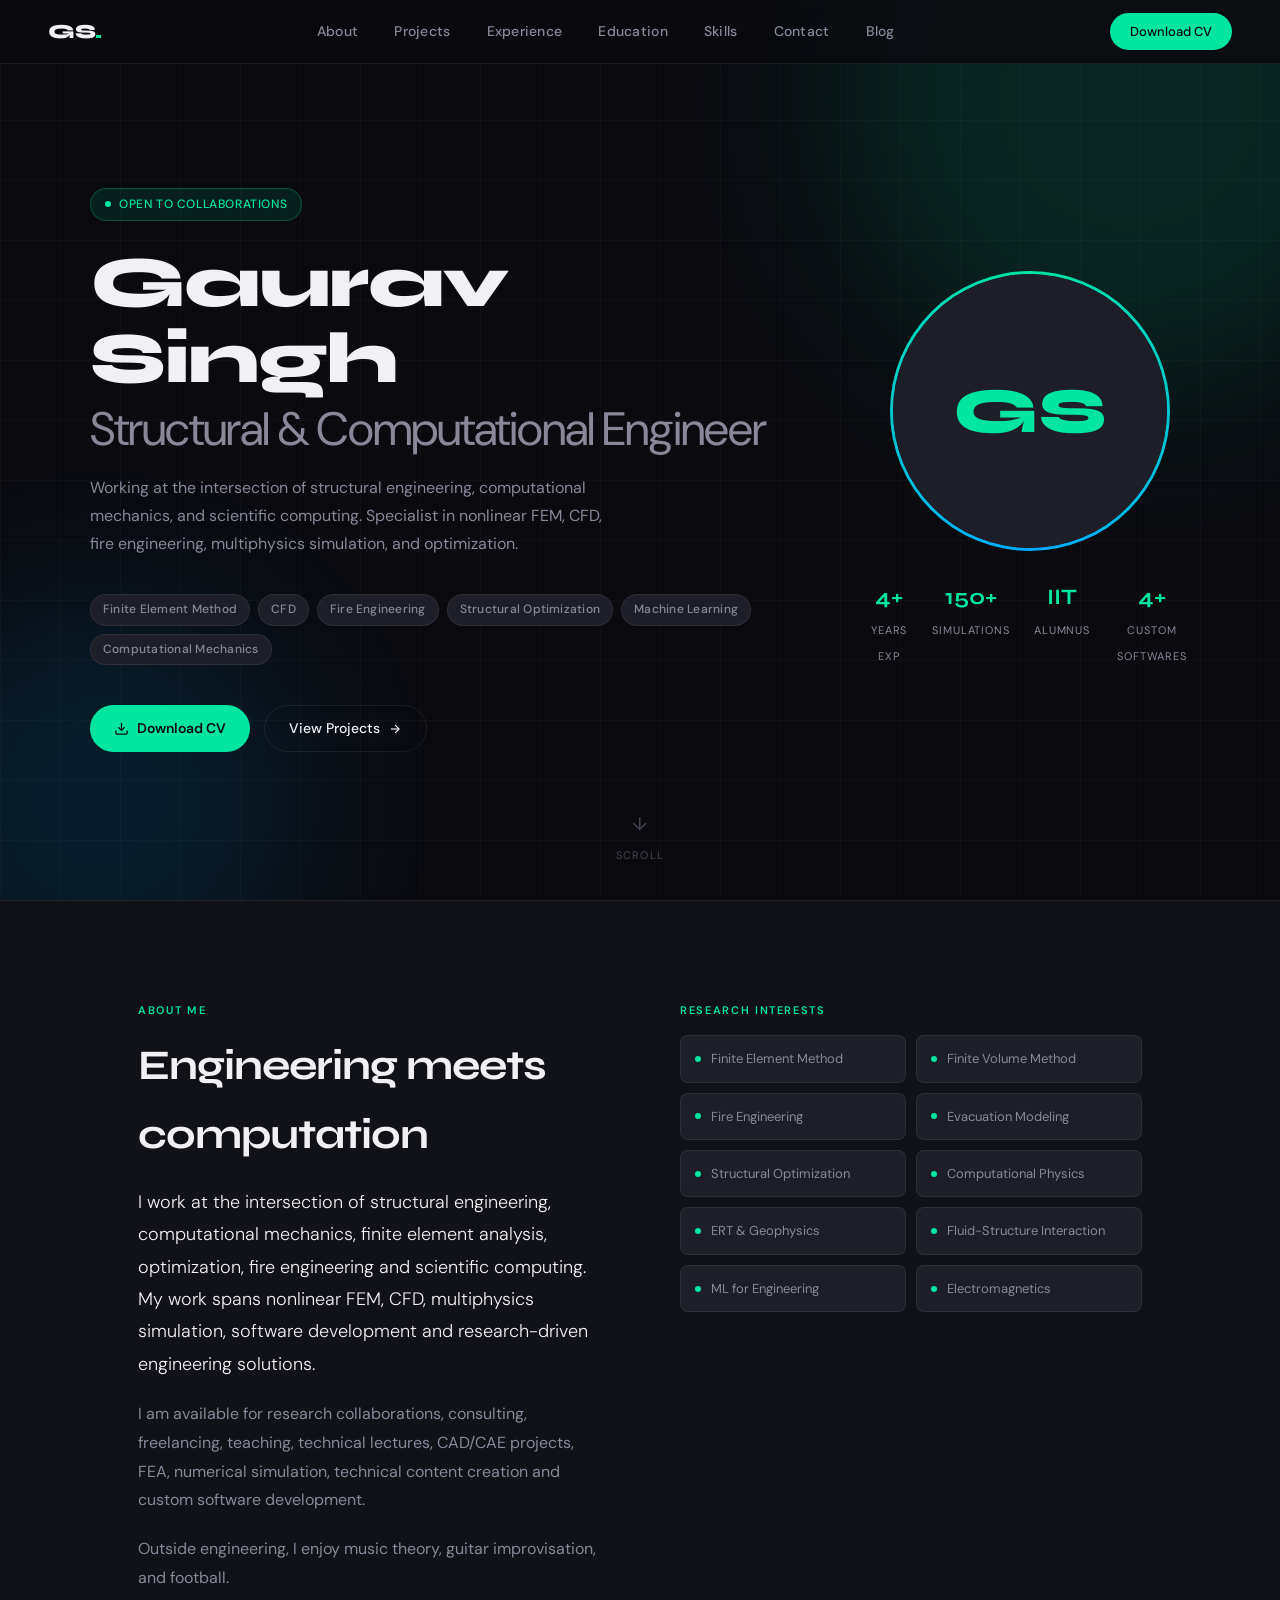
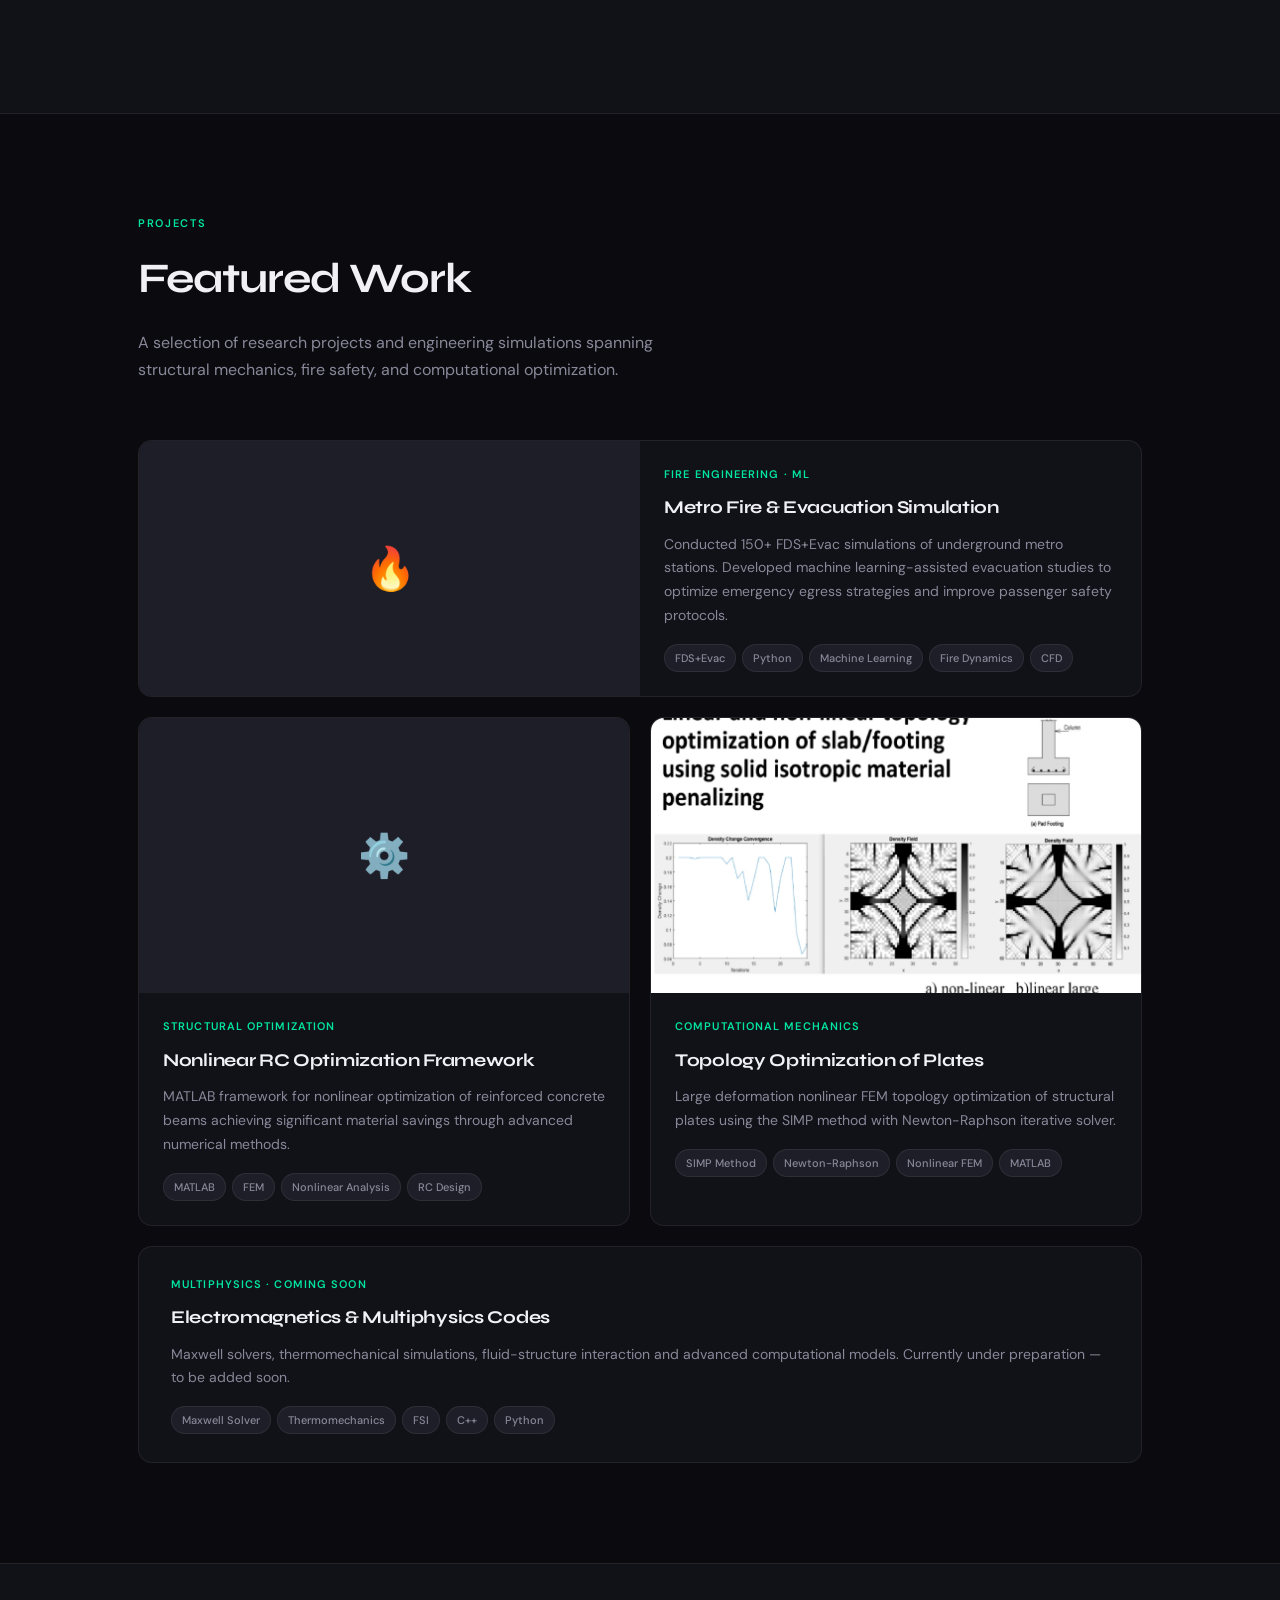
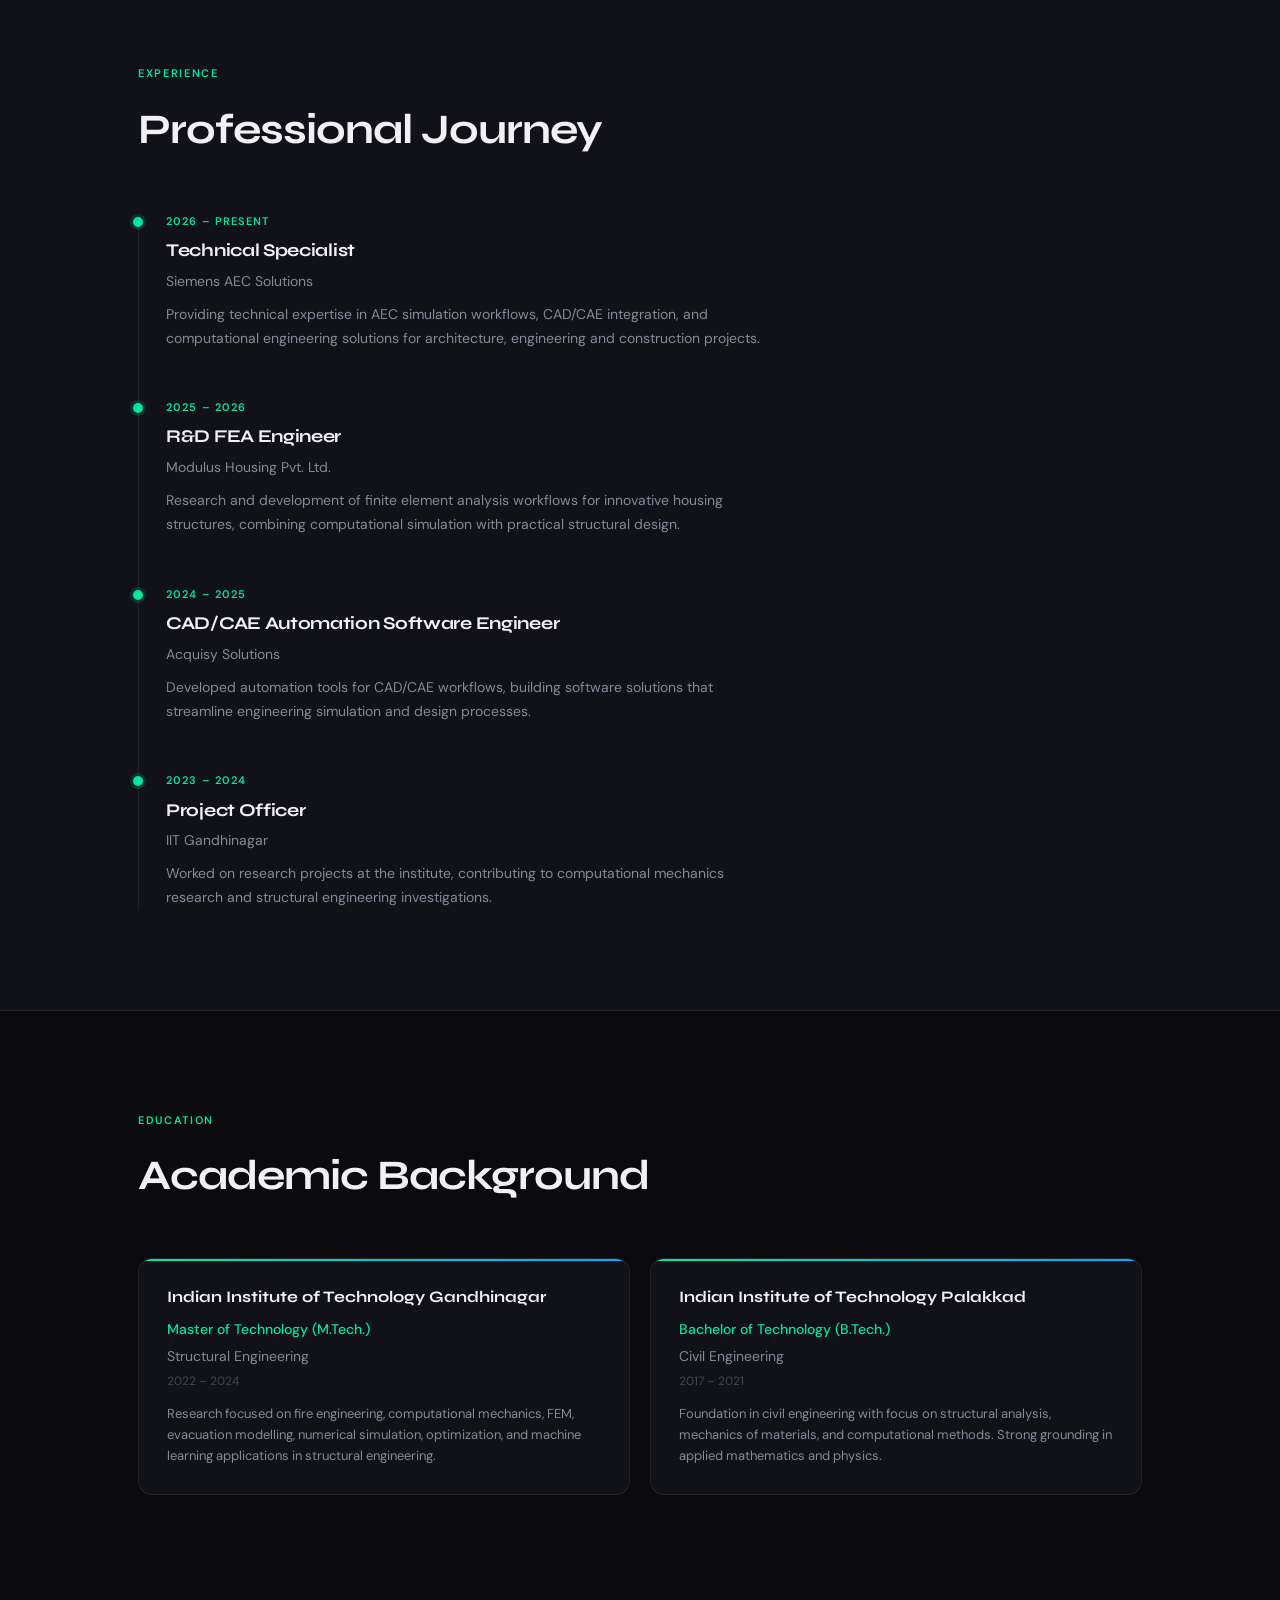
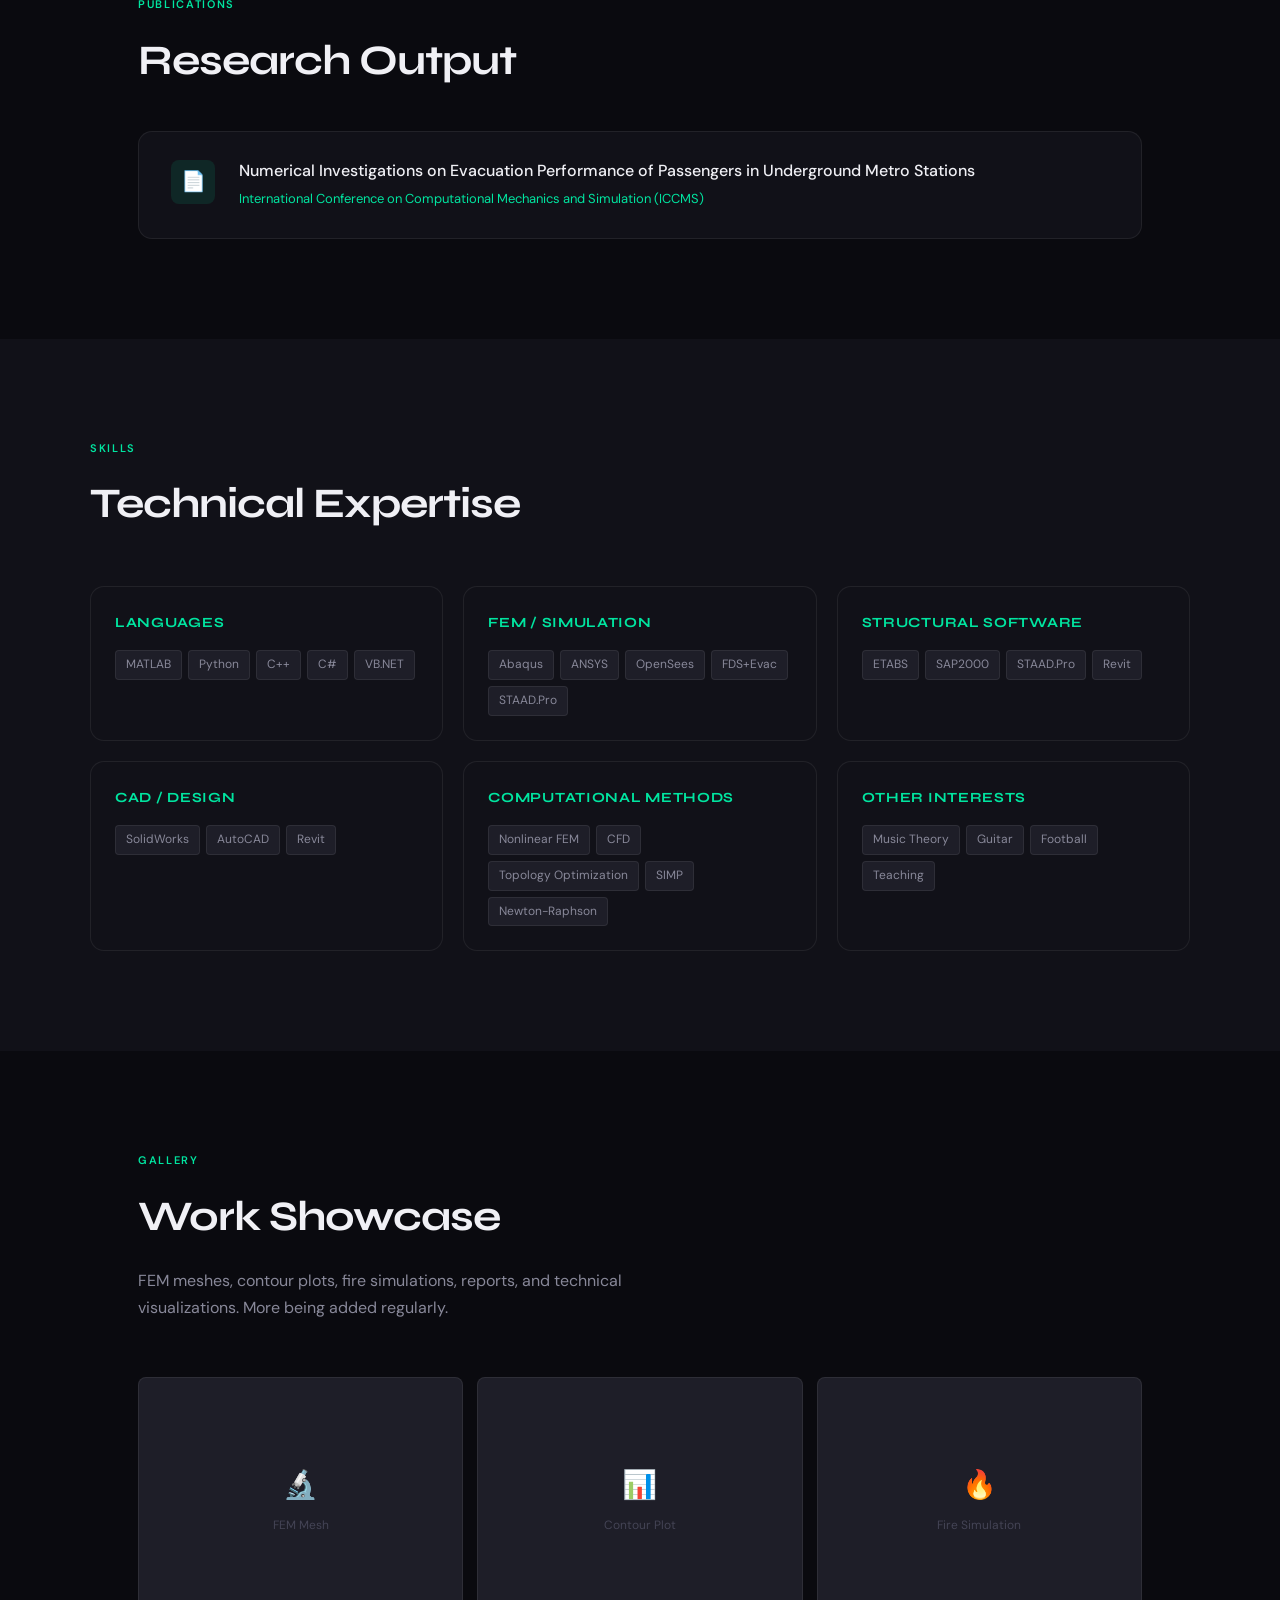
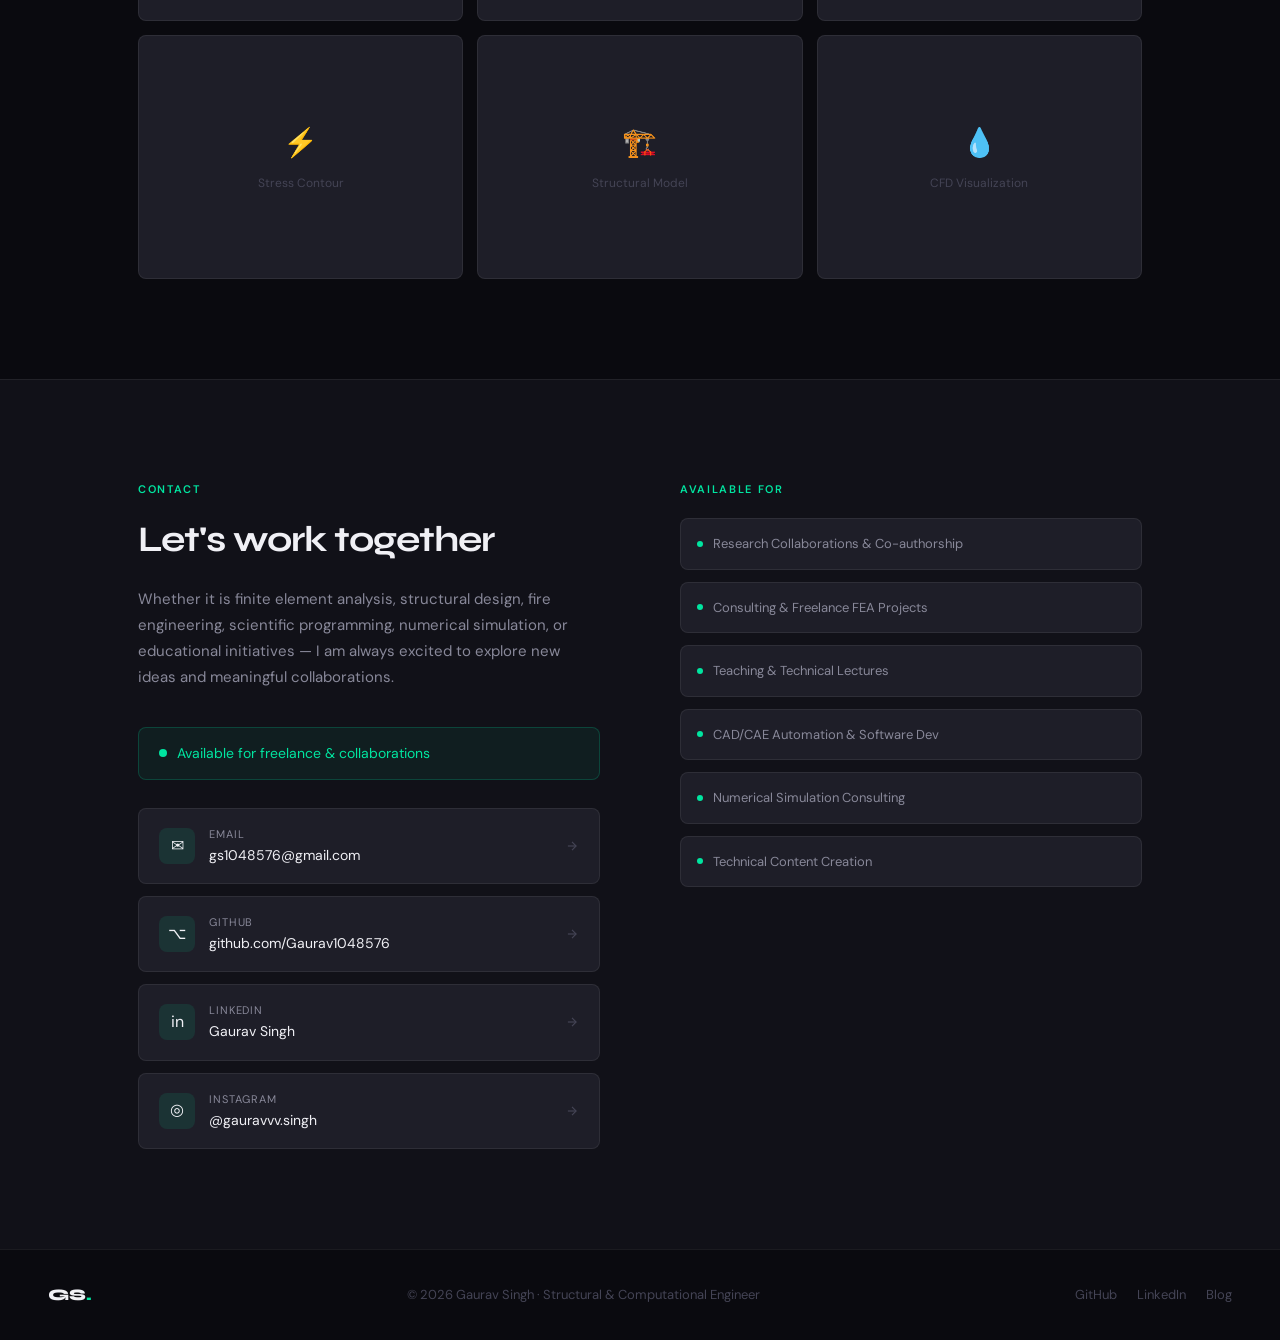
==== commit c65f4057: "Update index.html" ====
--- a/index.html
+++ b/index.html
@@ -89,6 +89,10 @@
         <div class="hero-stat">
           <span class="hero-stat-num">IIT</span>
           <span class="hero-stat-label">Alumnus</span>
+        </div>
+        <div class="hero-stat">
+          <span class="hero-stat-num">4+</span>
+          <span class="hero-stat-label">Custom softwares</span>
         </div>
       </div>
     </div>
@@ -247,7 +251,7 @@
 
       <div class="tl-item fade-up">
         <div class="tl-dot"></div>
-        <div class="tl-date">2024 – Present</div>
+        <div class="tl-date">2026 – Present</div>
         <div class="tl-role">Technical Specialist</div>
         <div class="tl-org">Siemens AEC Solutions</div>
         <p class="tl-desc">Providing technical expertise in AEC simulation workflows, CAD/CAE integration, and computational engineering solutions for architecture, engineering and construction projects.</p>
@@ -255,7 +259,7 @@
 
       <div class="tl-item fade-up">
         <div class="tl-dot"></div>
-        <div class="tl-date">2023 – 2024</div>
+        <div class="tl-date">2025 – 2026</div>
         <div class="tl-role">R&D FEA Engineer</div>
         <div class="tl-org">Modulus Housing Pvt. Ltd.</div>
         <p class="tl-desc">Research and development of finite element analysis workflows for innovative housing structures, combining computational simulation with practical structural design.</p>
@@ -263,7 +267,7 @@
 
       <div class="tl-item fade-up">
         <div class="tl-dot"></div>
-        <div class="tl-date">2022 – 2023</div>
+        <div class="tl-date">2024 – 2025</div>
         <div class="tl-role">CAD/CAE Automation Software Engineer</div>
         <div class="tl-org">Acquisy Solutions</div>
         <p class="tl-desc">Developed automation tools for CAD/CAE workflows, building software solutions that streamline engineering simulation and design processes.</p>
@@ -271,7 +275,7 @@
 
       <div class="tl-item fade-up">
         <div class="tl-dot"></div>
-        <div class="tl-date">2021 – 2022</div>
+        <div class="tl-date">2023 – 2024</div>
         <div class="tl-role">Project Officer</div>
         <div class="tl-org">IIT Gandhinagar</div>
         <p class="tl-desc">Worked on research projects at the institute, contributing to computational mechanics research and structural engineering investigations.</p>
